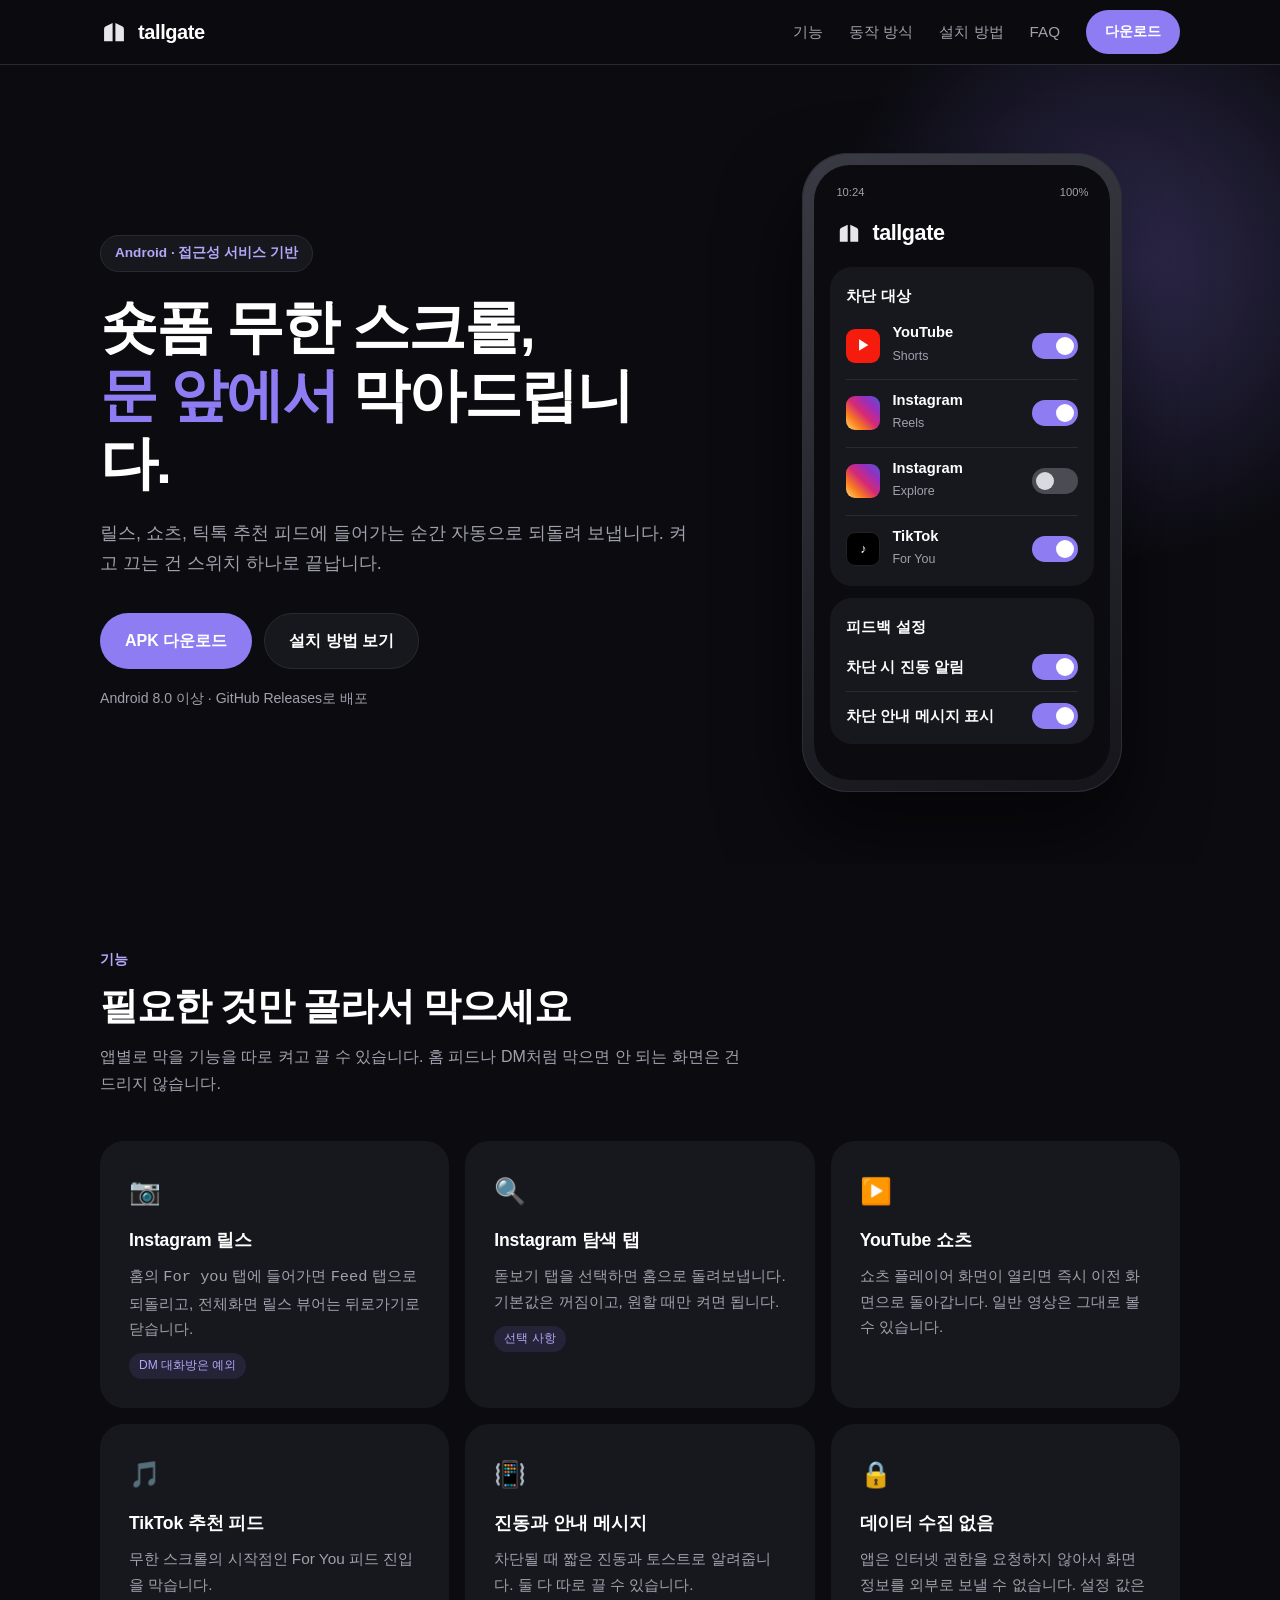
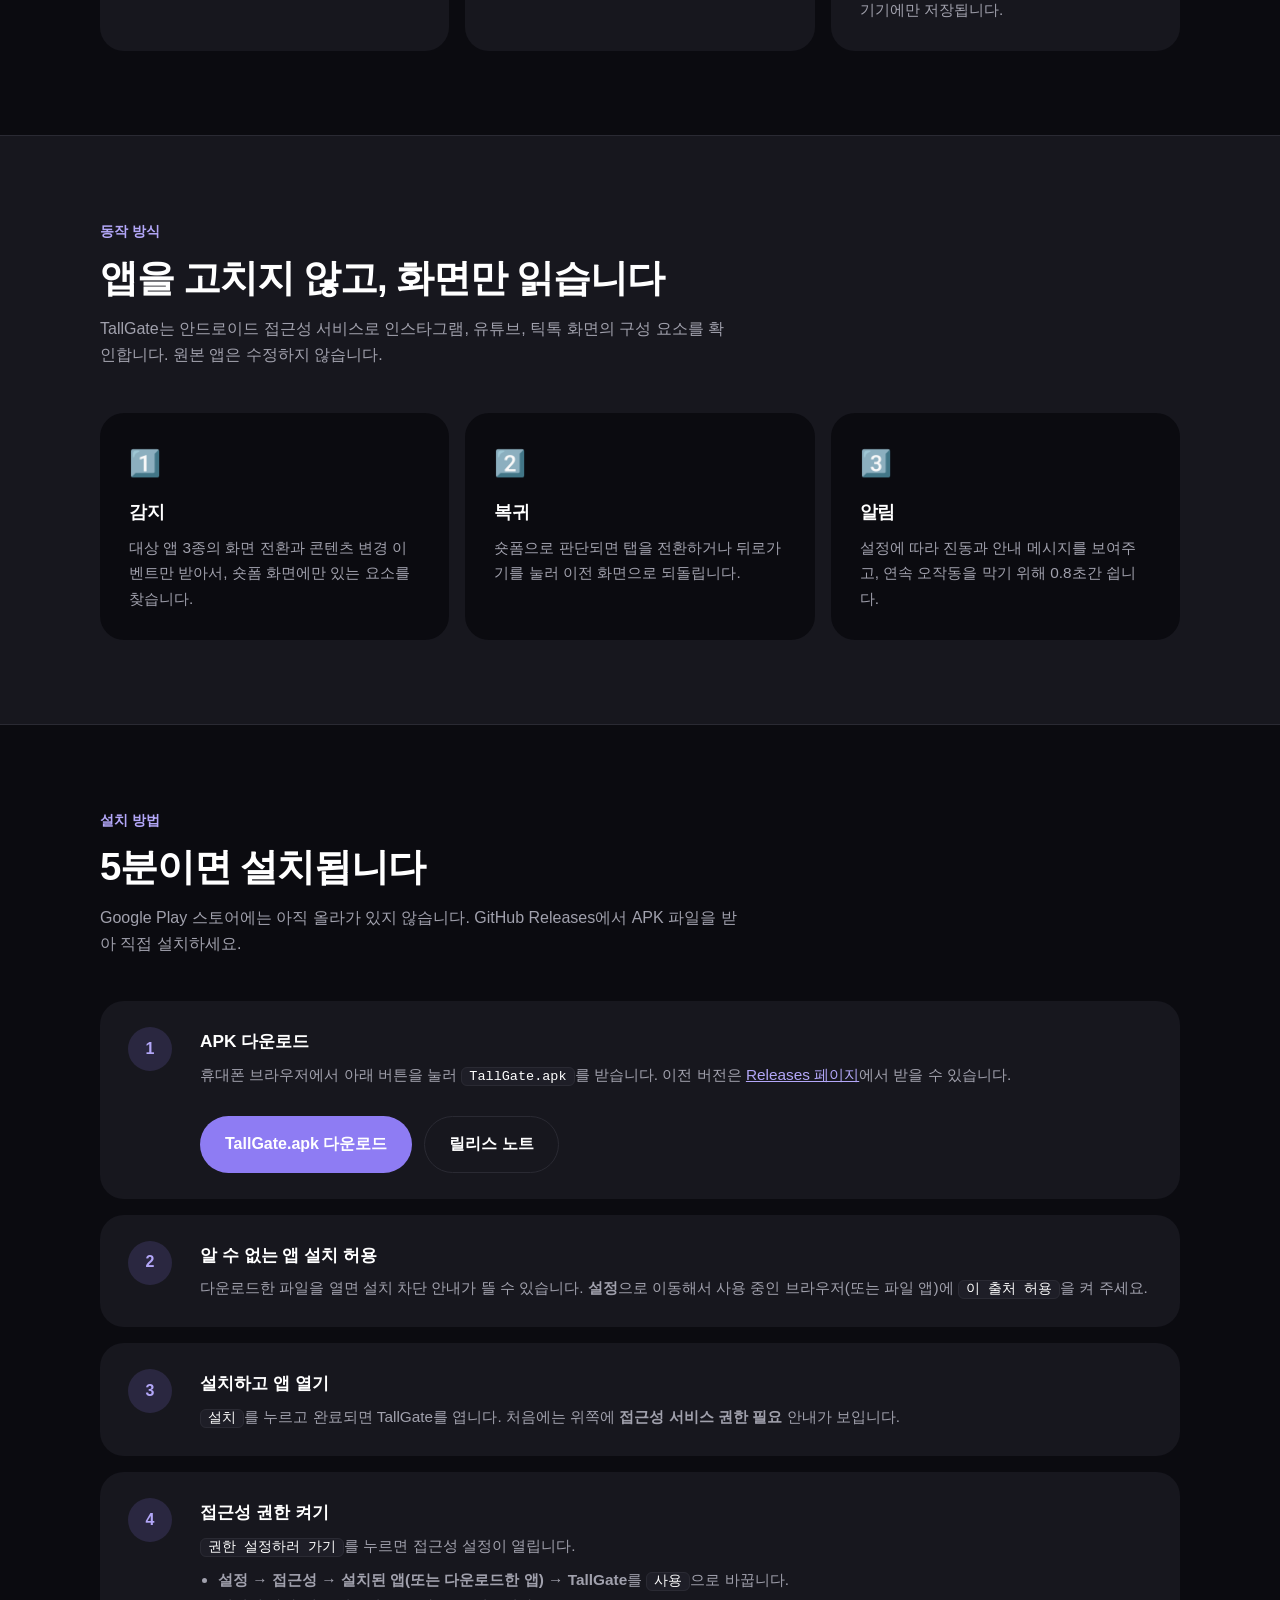
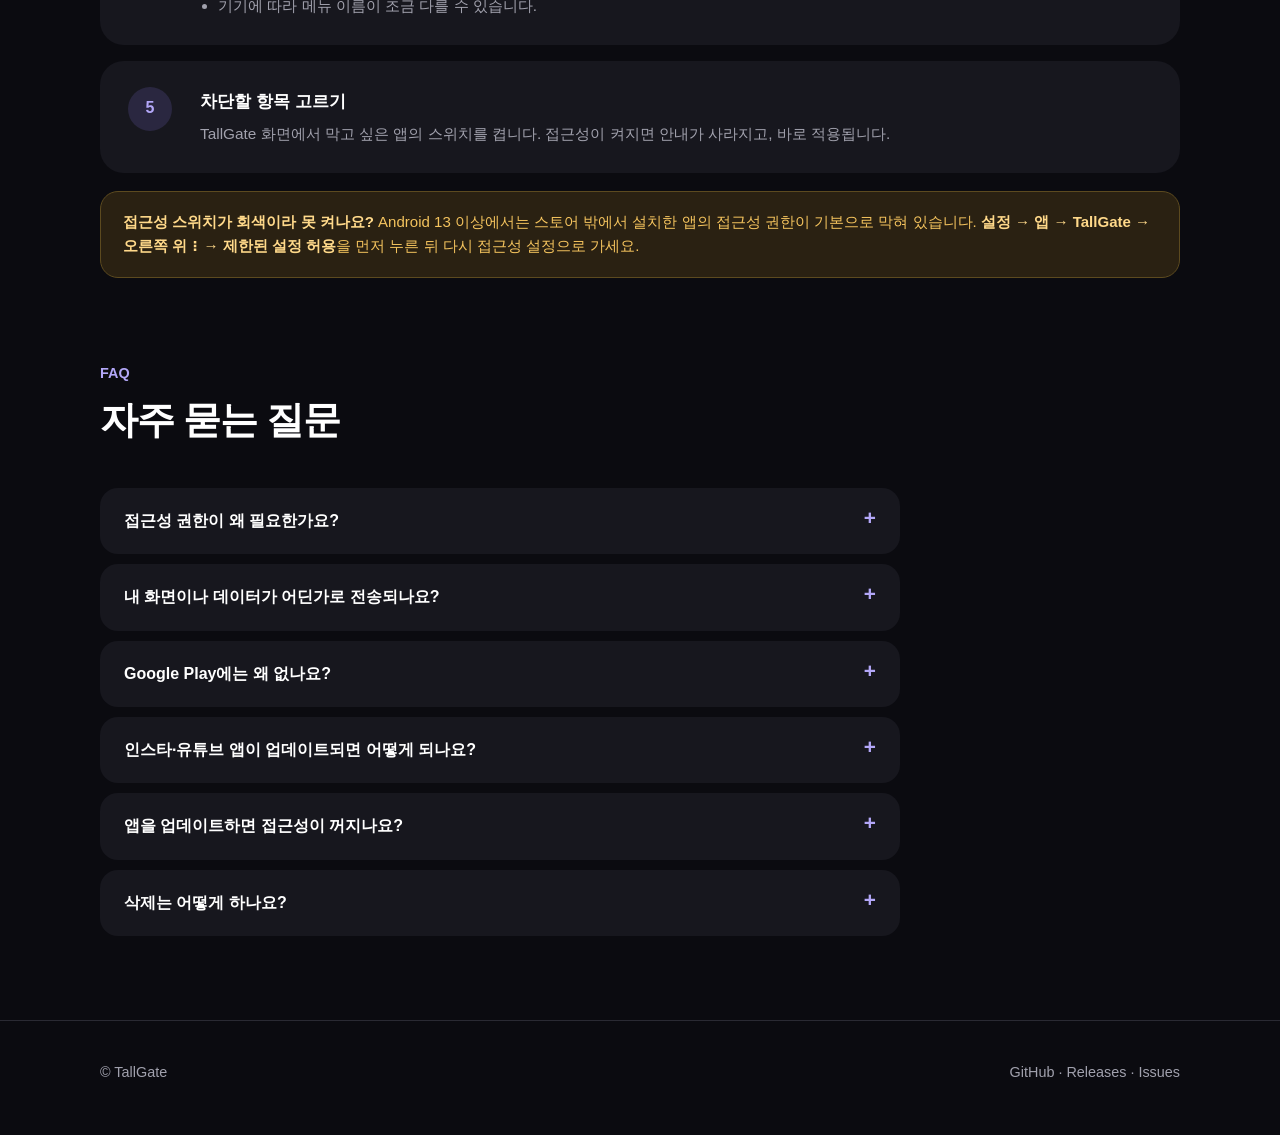
==== docs/index.html @ debf04cd "docs: add GitHub Pages landing site" ====
<!doctype html>
<html lang="ko">
<head>
  <meta charset="utf-8">
  <meta name="viewport" content="width=device-width, initial-scale=1">
  <title>TallGate · 숏폼 무한 스크롤 차단 앱</title>
  <meta name="description" content="TallGate는 인스타그램 릴스, 유튜브 쇼츠, 틱톡 추천 피드를 감지해 자동으로 막아주는 안드로이드 앱입니다. 원본 앱을 수정하지 않고, 데이터를 외부로 보내지 않습니다.">
  <meta name="theme-color" content="#0b0b10">
  <meta property="og:title" content="TallGate · 숏폼 무한 스크롤 차단 앱">
  <meta property="og:description" content="릴스, 쇼츠, 틱톡 추천 피드를 자동으로 차단하는 안드로이드 앱">
  <meta property="og:type" content="website">
  <link rel="icon" href="assets/logo.svg" type="image/svg+xml">
  <link rel="stylesheet" href="style.css">
</head>
<body>

<header class="nav">
  <div class="wrap">
    <a class="brand" href="#top"><img src="assets/logo.svg" alt="">tallgate</a>
    <nav class="nav-links">
      <a href="#features">기능</a>
      <a href="#how">동작 방식</a>
      <a href="#install">설치 방법</a>
      <a href="#faq">FAQ</a>
      <a class="btn btn-primary btn-sm" href="https://github.com/yoonhyunwoo/tallgate/releases/latest/download/TallGate.apk">다운로드</a>
    </nav>
  </div>
</header>

<main id="top">
  <div class="hero">
    <div class="wrap">
      <div>
        <span class="eyebrow">Android · 접근성 서비스 기반</span>
        <h1>숏폼 무한 스크롤,<br><em>문 앞에서</em> 막아드립니다.</h1>
        <p class="lead">릴스, 쇼츠, 틱톡 추천 피드에 들어가는 순간 자동으로 되돌려 보냅니다. 켜고 끄는 건 스위치 하나로 끝납니다.</p>
        <div class="cta">
          <a class="btn btn-primary" href="https://github.com/yoonhyunwoo/tallgate/releases/latest/download/TallGate.apk">APK 다운로드</a>
          <a class="btn btn-ghost" href="#install">설치 방법 보기</a>
        </div>
        <p class="meta">Android 8.0 이상 · GitHub Releases로 배포</p>
      </div>

      <div class="phone" aria-label="TallGate 앱 화면 미리보기">
        <div class="screen">
          <div class="status"><span>10:24</span><span>100%</span></div>
          <div class="app-head"><img src="assets/logo.svg" alt="">tallgate</div>
          <div class="panel">
            <h4>차단 대상</h4>
            <div class="row">
              <div class="ic yt">▶</div>
              <div class="t"><b>YouTube</b><span>Shorts</span></div>
              <button class="sw" role="switch" aria-checked="true" aria-label="YouTube Shorts 차단"></button>
            </div>
            <div class="row">
              <div class="ic ig"></div>
              <div class="t"><b>Instagram</b><span>Reels</span></div>
              <button class="sw" role="switch" aria-checked="true" aria-label="Instagram Reels 차단"></button>
            </div>
            <div class="row">
              <div class="ic ig"></div>
              <div class="t"><b>Instagram</b><span>Explore</span></div>
              <button class="sw" role="switch" aria-checked="false" aria-label="Instagram 탐색 탭 차단"></button>
            </div>
            <div class="row">
              <div class="ic tt">♪</div>
              <div class="t"><b>TikTok</b><span>For You</span></div>
              <button class="sw" role="switch" aria-checked="true" aria-label="TikTok For You 차단"></button>
            </div>
          </div>
          <div class="panel">
            <h4>피드백 설정</h4>
            <div class="row">
              <div class="t"><b>차단 시 진동 알림</b></div>
              <button class="sw" role="switch" aria-checked="true" aria-label="차단 시 진동 알림"></button>
            </div>
            <div class="row">
              <div class="t"><b>차단 안내 메시지 표시</b></div>
              <button class="sw" role="switch" aria-checked="true" aria-label="차단 안내 메시지 표시"></button>
            </div>
          </div>
        </div>
      </div>
    </div>
  </div>

  <section id="features">
    <div class="wrap">
      <div class="sec-head">
        <div class="kicker">기능</div>
        <h2>필요한 것만 골라서 막으세요</h2>
        <p>앱별로 막을 기능을 따로 켜고 끌 수 있습니다. 홈 피드나 DM처럼 막으면 안 되는 화면은 건드리지 않습니다.</p>
      </div>
      <div class="grid">
        <div class="card">
          <div class="ico">📷</div>
          <h3>Instagram 릴스</h3>
          <p>홈의 <code>For you</code> 탭에 들어가면 <code>Feed</code> 탭으로 되돌리고, 전체화면 릴스 뷰어는 뒤로가기로 닫습니다.</p>
          <span class="tag">DM 대화방은 예외</span>
        </div>
        <div class="card">
          <div class="ico">🔍</div>
          <h3>Instagram 탐색 탭</h3>
          <p>돋보기 탭을 선택하면 홈으로 돌려보냅니다. 기본값은 꺼짐이고, 원할 때만 켜면 됩니다.</p>
          <span class="tag">선택 사항</span>
        </div>
        <div class="card">
          <div class="ico">▶️</div>
          <h3>YouTube 쇼츠</h3>
          <p>쇼츠 플레이어 화면이 열리면 즉시 이전 화면으로 돌아갑니다. 일반 영상은 그대로 볼 수 있습니다.</p>
        </div>
        <div class="card">
          <div class="ico">🎵</div>
          <h3>TikTok 추천 피드</h3>
          <p>무한 스크롤의 시작점인 For You 피드 진입을 막습니다.</p>
        </div>
        <div class="card">
          <div class="ico">📳</div>
          <h3>진동과 안내 메시지</h3>
          <p>차단될 때 짧은 진동과 토스트로 알려줍니다. 둘 다 따로 끌 수 있습니다.</p>
        </div>
        <div class="card">
          <div class="ico">🔒</div>
          <h3>데이터 수집 없음</h3>
          <p>앱은 인터넷 권한을 요청하지 않아서 화면 정보를 외부로 보낼 수 없습니다. 설정 값은 기기에만 저장됩니다.</p>
        </div>
      </div>
    </div>
  </section>

  <section id="how" style="background: var(--card); border-block: 1px solid var(--line);">
    <div class="wrap">
      <div class="sec-head">
        <div class="kicker">동작 방식</div>
        <h2>앱을 고치지 않고, 화면만 읽습니다</h2>
        <p>TallGate는 안드로이드 접근성 서비스로 인스타그램, 유튜브, 틱톡 화면의 구성 요소를 확인합니다. 원본 앱은 수정하지 않습니다.</p>
      </div>
      <div class="grid">
        <div class="card" style="background: var(--bg);">
          <div class="ico">1️⃣</div>
          <h3>감지</h3>
          <p>대상 앱 3종의 화면 전환과 콘텐츠 변경 이벤트만 받아서, 숏폼 화면에만 있는 요소를 찾습니다.</p>
        </div>
        <div class="card" style="background: var(--bg);">
          <div class="ico">2️⃣</div>
          <h3>복귀</h3>
          <p>숏폼으로 판단되면 탭을 전환하거나 뒤로가기를 눌러 이전 화면으로 되돌립니다.</p>
        </div>
        <div class="card" style="background: var(--bg);">
          <div class="ico">3️⃣</div>
          <h3>알림</h3>
          <p>설정에 따라 진동과 안내 메시지를 보여주고, 연속 오작동을 막기 위해 0.8초간 쉽니다.</p>
        </div>
      </div>
    </div>
  </section>

  <section id="install">
    <div class="wrap">
      <div class="sec-head">
        <div class="kicker">설치 방법</div>
        <h2>5분이면 설치됩니다</h2>
        <p>Google Play 스토어에는 아직 올라가 있지 않습니다. GitHub Releases에서 APK 파일을 받아 직접 설치하세요.</p>
      </div>

      <div class="steps">
        <div class="step">
          <div>
            <h3>APK 다운로드</h3>
            <p>휴대폰 브라우저에서 아래 버튼을 눌러 <code>TallGate.apk</code>를 받습니다. 이전 버전은 <a href="https://github.com/yoonhyunwoo/tallgate/releases" style="color: var(--accent-2); text-decoration: underline;">Releases 페이지</a>에서 받을 수 있습니다.</p>
            <div class="dl">
              <a class="btn btn-primary" href="https://github.com/yoonhyunwoo/tallgate/releases/latest/download/TallGate.apk">TallGate.apk 다운로드</a>
              <a class="btn btn-ghost" href="https://github.com/yoonhyunwoo/tallgate/releases/latest">릴리스 노트</a>
            </div>
          </div>
        </div>
        <div class="step">
          <div>
            <h3>알 수 없는 앱 설치 허용</h3>
            <p>다운로드한 파일을 열면 설치 차단 안내가 뜰 수 있습니다. <b>설정</b>으로 이동해서 사용 중인 브라우저(또는 파일 앱)에 <code>이 출처 허용</code>을 켜 주세요.</p>
          </div>
        </div>
        <div class="step">
          <div>
            <h3>설치하고 앱 열기</h3>
            <p><code>설치</code>를 누르고 완료되면 TallGate를 엽니다. 처음에는 위쪽에 <b>접근성 서비스 권한 필요</b> 안내가 보입니다.</p>
          </div>
        </div>
        <div class="step">
          <div>
            <h3>접근성 권한 켜기</h3>
            <p><code>권한 설정하러 가기</code>를 누르면 접근성 설정이 열립니다.</p>
            <ul>
              <li><b>설정 → 접근성 → 설치된 앱(또는 다운로드한 앱) → TallGate</b>를 <code>사용</code>으로 바꿉니다.</li>
              <li>기기에 따라 메뉴 이름이 조금 다를 수 있습니다.</li>
            </ul>
          </div>
        </div>
        <div class="step">
          <div>
            <h3>차단할 항목 고르기</h3>
            <p>TallGate 화면에서 막고 싶은 앱의 스위치를 켭니다. 접근성이 켜지면 안내가 사라지고, 바로 적용됩니다.</p>
          </div>
        </div>
      </div>

      <div class="note">
        <b>접근성 스위치가 회색이라 못 켜나요?</b> Android 13 이상에서는 스토어 밖에서 설치한 앱의 접근성 권한이 기본으로 막혀 있습니다.
        <b>설정 → 앱 → TallGate → 오른쪽 위 ⋮ → 제한된 설정 허용</b>을 먼저 누른 뒤 다시 접근성 설정으로 가세요.
      </div>
    </div>
  </section>

  <section id="faq" style="padding-top: 0;">
    <div class="wrap">
      <div class="sec-head">
        <div class="kicker">FAQ</div>
        <h2>자주 묻는 질문</h2>
      </div>
      <div class="faq">
        <details>
          <summary>접근성 권한이 왜 필요한가요?</summary>
          <p>다른 앱 화면에 숏폼 요소가 떠 있는지 읽고, 탭 전환이나 뒤로가기를 대신 눌러야 하기 때문입니다. 이를 위한 권한이 접근성 서비스뿐입니다. TallGate는 대상 앱 3종의 이벤트만 받도록 제한되어 있습니다.</p>
        </details>
        <details>
          <summary>내 화면이나 데이터가 어딘가로 전송되나요?</summary>
          <p>아니요. 앱은 인터넷 권한을 선언하지 않아서 네트워크 통신 자체가 불가능합니다. 저장하는 것은 스위치 설정값뿐이고 기기 안에만 있습니다.</p>
        </details>
        <details>
          <summary>Google Play에는 왜 없나요?</summary>
          <p>다른 앱을 감시·제어하는 접근성 앱은 Google Play의 접근성 API 정책상 별도 고지·동의 절차와 심사가 필요합니다. 현재는 GitHub Releases로만 배포합니다.</p>
        </details>
        <details>
          <summary>인스타·유튜브 앱이 업데이트되면 어떻게 되나요?</summary>
          <p>TallGate는 각 앱 화면의 구조를 기준으로 감지합니다. 앱 업데이트로 화면 구조가 바뀌면 일부 차단이 동작하지 않을 수 있습니다. 그럴 때는 Issues에 앱 버전과 함께 알려주시면 반영합니다.</p>
        </details>
        <details>
          <summary>앱을 업데이트하면 접근성이 꺼지나요?</summary>
          <p>새 APK를 덮어 설치한 뒤 접근성 서비스가 꺼져 있다면 설정에서 다시 켜 주세요. 앱 첫 화면의 안내가 상태를 알려줍니다.</p>
        </details>
        <details>
          <summary>삭제는 어떻게 하나요?</summary>
          <p>먼저 접근성 설정에서 TallGate를 끄고, 일반 앱처럼 삭제하면 됩니다.</p>
        </details>
      </div>
    </div>
  </section>
</main>

<footer>
  <div class="wrap">
    <span>© TallGate</span>
    <span>
      <a href="https://github.com/yoonhyunwoo/tallgate">GitHub</a> ·
      <a href="https://github.com/yoonhyunwoo/tallgate/releases">Releases</a> ·
      <a href="https://github.com/yoonhyunwoo/tallgate/issues">Issues</a>
    </span>
  </div>
</footer>

<script src="app.js"></script>
</body>
</html>
---- docs/style.css ----
:root {
  --bg: #0b0b10;
  --card: #17171e;
  --card-2: #1e1e27;
  --line: #2a2a33;
  --text: #ffffff;
  --muted: #a1a1ad;
  --accent: #8e7cf3;
  --accent-2: #b3a7f8;
  --warn: #f5c45e;
  --radius: 24px;
}
* { box-sizing: border-box; margin: 0; padding: 0; }
html { scroll-behavior: smooth; }
body {
  background: var(--bg);
  color: var(--text);
  font-family: -apple-system, BlinkMacSystemFont, "Pretendard", "Apple SD Gothic Neo", "Noto Sans KR", "Segoe UI", Roboto, sans-serif;
  line-height: 1.65;
  -webkit-font-smoothing: antialiased;
}
a { color: inherit; text-decoration: none; }
.wrap { width: min(1080px, 100% - 40px); margin-inline: auto; }

/* nav */
.nav { position: sticky; top: 0; z-index: 10; backdrop-filter: blur(14px); background: rgba(11, 11, 16, .8); border-bottom: 1px solid var(--line); }
.nav .wrap { display: flex; align-items: center; justify-content: space-between; height: 64px; }
.brand { display: flex; align-items: center; gap: 10px; font-weight: 800; font-size: 1.25rem; letter-spacing: -.02em; }
.brand img { width: 28px; height: 28px; }
.nav-links { display: flex; align-items: center; gap: 26px; color: var(--muted); font-size: .95rem; }
.nav-links a:hover { color: var(--text); }

/* buttons */
.btn { display: inline-flex; align-items: center; justify-content: center; gap: 8px; padding: 14px 24px; border-radius: 999px; font-weight: 700; font-size: 1rem; border: 1px solid transparent; transition: transform .15s, background .15s; }
.btn:hover { transform: translateY(-1px); }
.btn-primary { background: var(--accent); color: #fff; }
.btn-primary:hover { background: #9d8df6; }
.btn-ghost { border-color: var(--line); color: var(--text); background: var(--card); }
.btn-ghost:hover { background: var(--card-2); }
.btn-sm { padding: 9px 18px; font-size: .9rem; }

/* hero */
.hero { padding: 88px 0 72px; position: relative; overflow: hidden; }
.hero::before { content: ""; position: absolute; width: 640px; height: 640px; right: -160px; top: -120px; background: radial-gradient(circle, rgba(142,124,243,.28), transparent 65%); pointer-events: none; }
.hero .wrap { display: grid; grid-template-columns: 1.15fr .85fr; gap: 56px; align-items: center; position: relative; }
.eyebrow { display: inline-block; padding: 6px 14px; border: 1px solid var(--line); border-radius: 999px; color: var(--accent-2); font-size: .85rem; font-weight: 600; background: var(--card); margin-bottom: 22px; }
h1 { font-size: clamp(2.2rem, 5vw, 3.6rem); line-height: 1.18; letter-spacing: -.035em; font-weight: 800; }
h1 em { font-style: normal; color: var(--accent); }
.lead { margin-top: 22px; color: var(--muted); font-size: 1.12rem; max-width: 34em; }
.cta { margin-top: 34px; display: flex; flex-wrap: wrap; gap: 12px; }
.meta { margin-top: 18px; color: var(--muted); font-size: .88rem; }

/* phone mock */
.phone { width: min(320px, 100%); margin-inline: auto; padding: 12px; border-radius: 46px; background: linear-gradient(160deg, #3a3a44, #15151b); box-shadow: 0 40px 80px rgba(0,0,0,.55), 0 0 0 1px #2c2c36 inset; }
.screen { background: var(--bg); border-radius: 36px; padding: 18px 16px 24px; }
.status { display: flex; justify-content: space-between; font-size: .7rem; color: var(--muted); padding: 0 6px 14px; }
.app-head { display: flex; align-items: center; gap: 10px; padding: 0 6px 16px; font-weight: 800; font-size: 1.35rem; letter-spacing: -.02em; }
.app-head img { width: 26px; height: 26px; }
.panel { background: var(--card); border-radius: 22px; padding: 16px 16px 4px; margin-bottom: 12px; }
.panel h4 { font-size: .95rem; margin-bottom: 4px; }
.row { display: flex; align-items: center; gap: 12px; padding: 11px 0; border-top: 1px solid var(--line); }
.row:first-of-type { border-top: 0; }
.row .ic { width: 34px; height: 34px; border-radius: 9px; flex: none; display: grid; place-items: center; font-weight: 800; font-size: .8rem; }
.ic.yt { background: #f61c0d; }
.ic.ig { background: linear-gradient(45deg, #feda75, #fa7e1e 25%, #d62976 50%, #962fbf 75%, #4f5bd5); }
.ic.tt { background: #000; border: 1px solid #222; }
.row .t { flex: 1; min-width: 0; }
.row .t b { display: block; font-size: .92rem; line-height: 1.25; }
.row .t span { color: var(--muted); font-size: .78rem; }
.sw { width: 46px; height: 26px; border-radius: 999px; background: #4b4b53; position: relative; flex: none; cursor: pointer; border: 0; transition: background .2s; }
.sw::after { content: ""; position: absolute; top: 4px; left: 4px; width: 18px; height: 18px; border-radius: 50%; background: #d9d9df; transition: transform .2s, background .2s; }
.sw[aria-checked="true"] { background: var(--accent); }
.sw[aria-checked="true"]::after { transform: translateX(20px); background: #fff; }
.sw:focus-visible { outline: 2px solid var(--accent-2); outline-offset: 3px; }

/* sections */
section { padding: 84px 0; }
.sec-head { max-width: 640px; margin-bottom: 44px; }
.sec-head .kicker { color: var(--accent-2); font-weight: 700; font-size: .9rem; margin-bottom: 10px; }
h2 { font-size: clamp(1.7rem, 3.4vw, 2.4rem); letter-spacing: -.03em; line-height: 1.25; font-weight: 800; }
.sec-head p { margin-top: 14px; color: var(--muted); }

.grid { display: grid; gap: 16px; grid-template-columns: repeat(3, 1fr); }
.card { background: var(--card); border-radius: var(--radius); padding: 28px; border: 1px solid transparent; }
.card:hover { border-color: var(--line); }
.card .ico { font-size: 1.6rem; margin-bottom: 14px; }
.card h3 { font-size: 1.1rem; margin-bottom: 8px; letter-spacing: -.01em; }
.card p { color: var(--muted); font-size: .96rem; }
.card .tag { display: inline-block; margin-top: 12px; font-size: .75rem; color: var(--accent-2); background: rgba(142,124,243,.12); padding: 3px 10px; border-radius: 999px; }

/* steps */
.steps { counter-reset: s; display: grid; gap: 16px; }
.step { display: grid; grid-template-columns: 52px 1fr; gap: 20px; background: var(--card); border-radius: var(--radius); padding: 26px 28px; }
.step::before { counter-increment: s; content: counter(s); width: 44px; height: 44px; border-radius: 50%; background: rgba(142,124,243,.16); color: var(--accent-2); font-weight: 800; display: grid; place-items: center; }
.step h3 { font-size: 1.08rem; margin-bottom: 6px; }
.step p, .step li { color: var(--muted); font-size: .96rem; }
.step ul { margin: 8px 0 0 18px; }
.step code, .faq code { background: var(--card-2); border: 1px solid var(--line); padding: 1px 7px; border-radius: 6px; font-size: .88em; color: var(--text); font-family: ui-monospace, SFMono-Regular, Menlo, monospace; }
.note { margin-top: 18px; border: 1px solid #5c4a1f; background: #2a2112; color: var(--warn); border-radius: 18px; padding: 18px 22px; font-size: .94rem; }
.note b { color: #ffd98a; }
.dl { margin-top: 28px; display: flex; flex-wrap: wrap; gap: 12px; align-items: center; }

/* faq */
.faq { display: grid; gap: 10px; max-width: 800px; }
details { background: var(--card); border-radius: 18px; padding: 0 24px; }
summary { cursor: pointer; padding: 20px 0; font-weight: 700; list-style: none; display: flex; justify-content: space-between; gap: 16px; }
summary::-webkit-details-marker { display: none; }
summary::after { content: "+"; color: var(--accent-2); font-size: 1.3rem; line-height: 1; }
details[open] summary::after { content: "−"; }
details p { color: var(--muted); padding-bottom: 20px; font-size: .96rem; }

footer { border-top: 1px solid var(--line); padding: 40px 0 56px; color: var(--muted); font-size: .9rem; }
footer .wrap { display: flex; flex-wrap: wrap; justify-content: space-between; gap: 16px; }
footer a:hover { color: var(--text); }

@media (max-width: 860px) {
  .hero { padding-top: 56px; }
  .hero .wrap { grid-template-columns: 1fr; }
  .grid { grid-template-columns: 1fr; }
  .nav-links a:not(.btn) { display: none; }
  section { padding: 60px 0; }
}
@media (prefers-reduced-motion: reduce) { * { transition: none !important; scroll-behavior: auto !important; } }
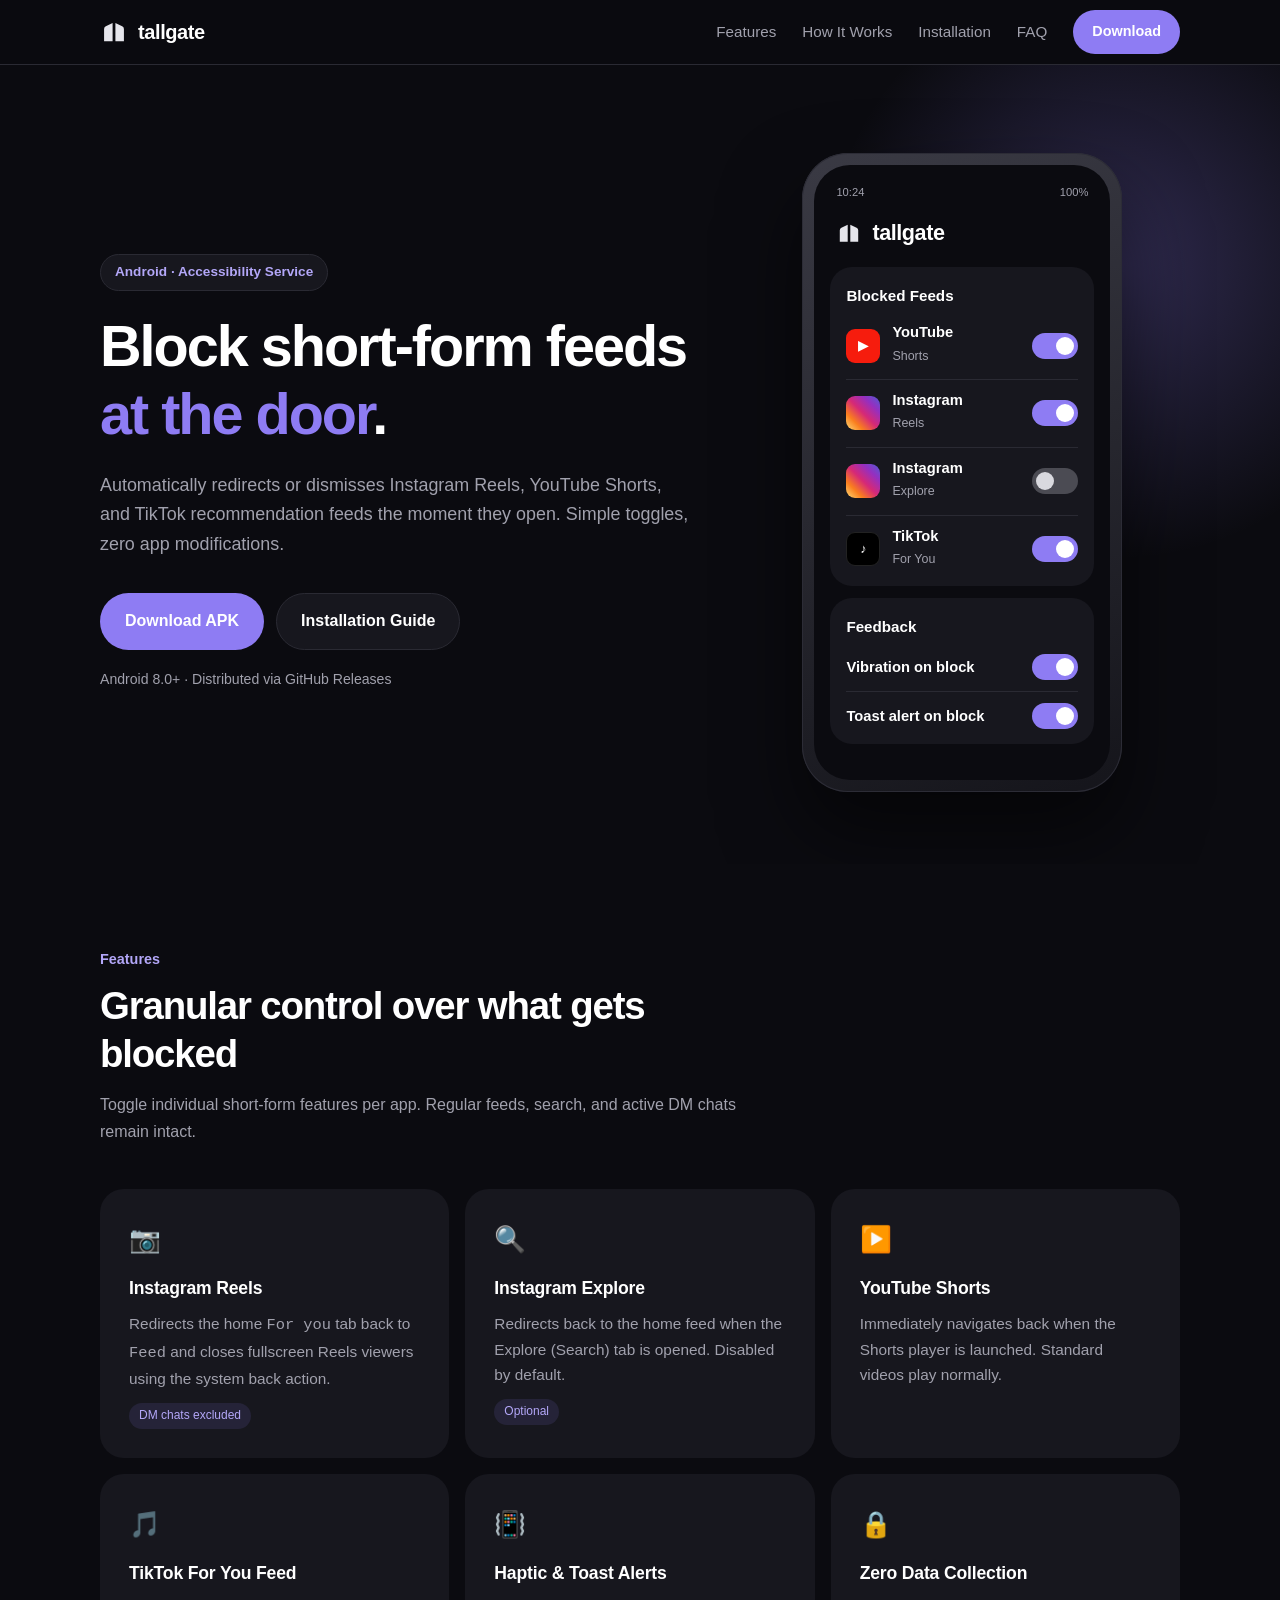
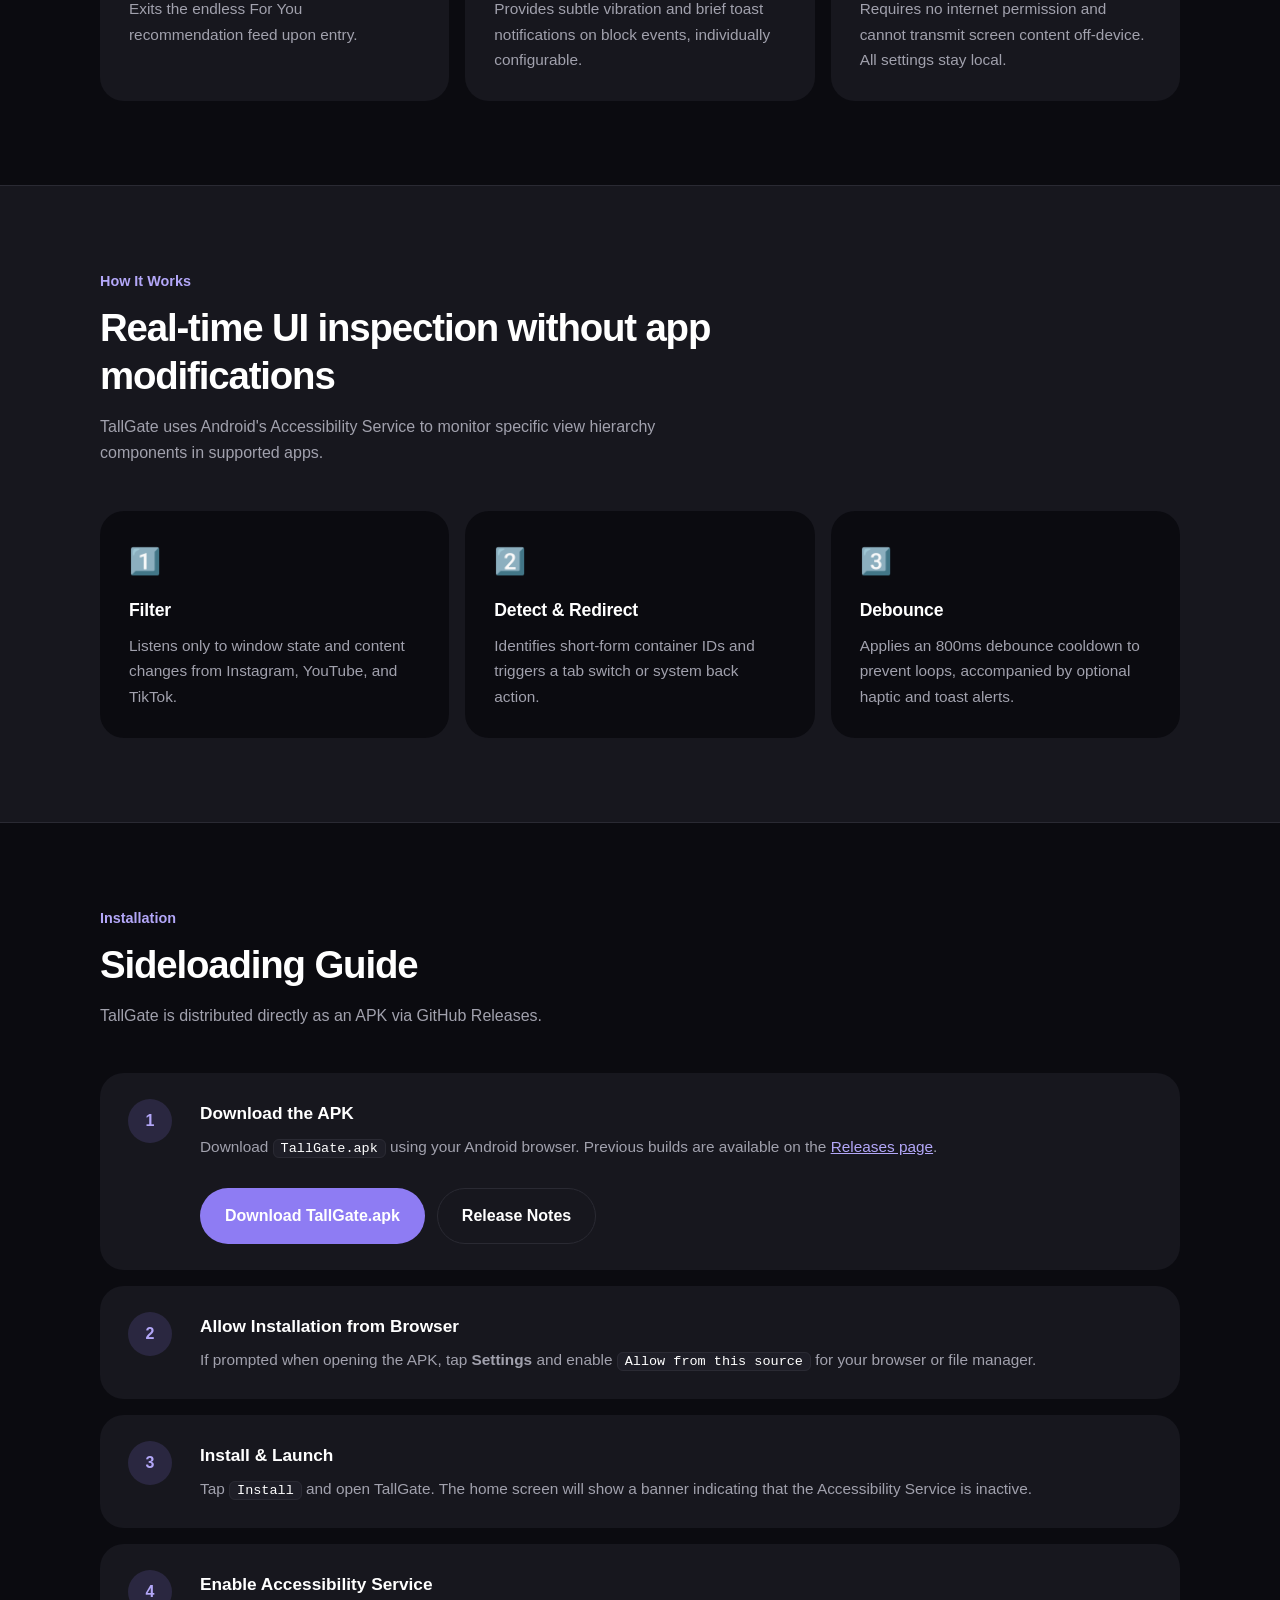
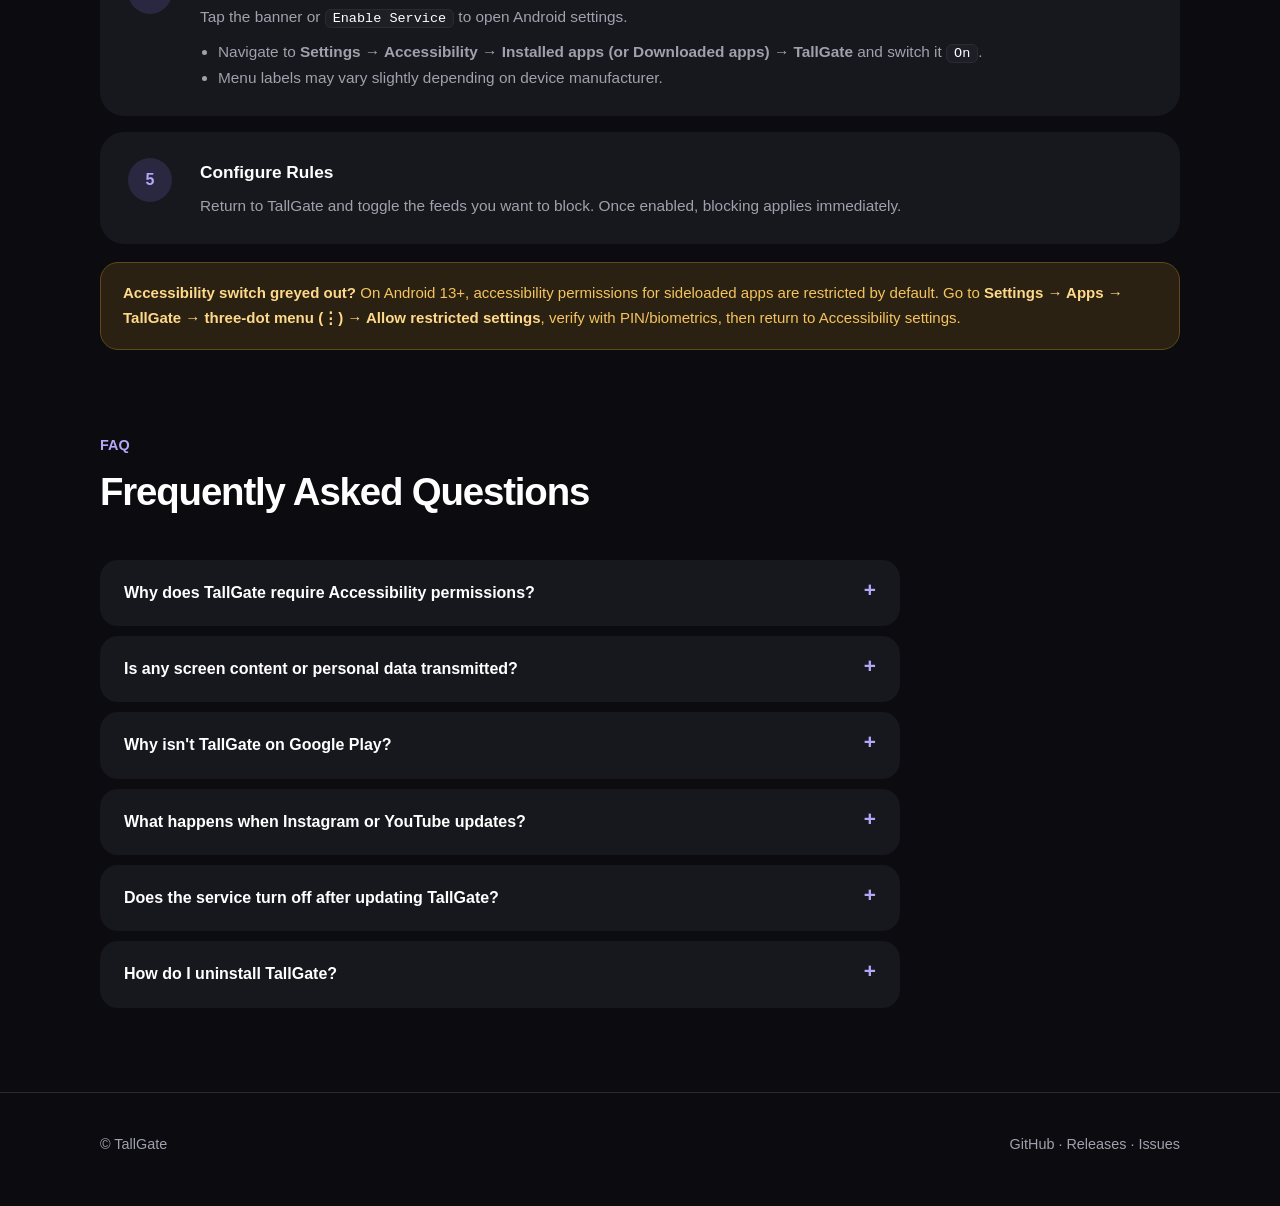
==== commit 1da1e27e: "docs: translate landing page to English" ====
--- a/docs/index.html
+++ b/docs/index.html
@@ -1,13 +1,13 @@
 <!doctype html>
-<html lang="ko">
+<html lang="en">
 <head>
   <meta charset="utf-8">
   <meta name="viewport" content="width=device-width, initial-scale=1">
-  <title>TallGate · 숏폼 무한 스크롤 차단 앱</title>
-  <meta name="description" content="TallGate는 인스타그램 릴스, 유튜브 쇼츠, 틱톡 추천 피드를 감지해 자동으로 막아주는 안드로이드 앱입니다. 원본 앱을 수정하지 않고, 데이터를 외부로 보내지 않습니다.">
+  <title>TallGate · Short-Form Video Blocker for Android</title>
+  <meta name="description" content="TallGate detects and blocks Instagram Reels, YouTube Shorts, and the TikTok recommendation feed using Android's Accessibility Service. No APK tampering, no data collection.">
   <meta name="theme-color" content="#0b0b10">
-  <meta property="og:title" content="TallGate · 숏폼 무한 스크롤 차단 앱">
-  <meta property="og:description" content="릴스, 쇼츠, 틱톡 추천 피드를 자동으로 차단하는 안드로이드 앱">
+  <meta property="og:title" content="TallGate · Short-Form Video Blocker for Android">
+  <meta property="og:description" content="Block Instagram Reels, YouTube Shorts, and TikTok recommendation feeds on Android.">
   <meta property="og:type" content="website">
   <link rel="icon" href="assets/logo.svg" type="image/svg+xml">
   <link rel="stylesheet" href="style.css">
@@ -18,11 +18,11 @@
   <div class="wrap">
     <a class="brand" href="#top"><img src="assets/logo.svg" alt="">tallgate</a>
     <nav class="nav-links">
-      <a href="#features">기능</a>
-      <a href="#how">동작 방식</a>
-      <a href="#install">설치 방법</a>
+      <a href="#features">Features</a>
+      <a href="#how">How It Works</a>
+      <a href="#install">Installation</a>
       <a href="#faq">FAQ</a>
-      <a class="btn btn-primary btn-sm" href="https://github.com/yoonhyunwoo/tallgate/releases/latest/download/TallGate.apk">다운로드</a>
+      <a class="btn btn-primary btn-sm" href="https://github.com/yoonhyunwoo/tallgate/releases/latest/download/TallGate.apk">Download</a>
     </nav>
   </div>
 </header>
@@ -31,52 +31,52 @@
   <div class="hero">
     <div class="wrap">
       <div>
-        <span class="eyebrow">Android · 접근성 서비스 기반</span>
-        <h1>숏폼 무한 스크롤,<br><em>문 앞에서</em> 막아드립니다.</h1>
-        <p class="lead">릴스, 쇼츠, 틱톡 추천 피드에 들어가는 순간 자동으로 되돌려 보냅니다. 켜고 끄는 건 스위치 하나로 끝납니다.</p>
+        <span class="eyebrow">Android · Accessibility Service</span>
+        <h1>Block short-form feeds<br><em>at the door</em>.</h1>
+        <p class="lead">Automatically redirects or dismisses Instagram Reels, YouTube Shorts, and TikTok recommendation feeds the moment they open. Simple toggles, zero app modifications.</p>
         <div class="cta">
-          <a class="btn btn-primary" href="https://github.com/yoonhyunwoo/tallgate/releases/latest/download/TallGate.apk">APK 다운로드</a>
-          <a class="btn btn-ghost" href="#install">설치 방법 보기</a>
-        </div>
-        <p class="meta">Android 8.0 이상 · GitHub Releases로 배포</p>
-      </div>
-
-      <div class="phone" aria-label="TallGate 앱 화면 미리보기">
+          <a class="btn btn-primary" href="https://github.com/yoonhyunwoo/tallgate/releases/latest/download/TallGate.apk">Download APK</a>
+          <a class="btn btn-ghost" href="#install">Installation Guide</a>
+        </div>
+        <p class="meta">Android 8.0+ · Distributed via GitHub Releases</p>
+      </div>
+
+      <div class="phone" aria-label="TallGate app preview">
         <div class="screen">
           <div class="status"><span>10:24</span><span>100%</span></div>
           <div class="app-head"><img src="assets/logo.svg" alt="">tallgate</div>
           <div class="panel">
-            <h4>차단 대상</h4>
+            <h4>Blocked Feeds</h4>
             <div class="row">
               <div class="ic yt">▶</div>
               <div class="t"><b>YouTube</b><span>Shorts</span></div>
-              <button class="sw" role="switch" aria-checked="true" aria-label="YouTube Shorts 차단"></button>
+              <button class="sw" role="switch" aria-checked="true" aria-label="Block YouTube Shorts"></button>
             </div>
             <div class="row">
               <div class="ic ig"></div>
               <div class="t"><b>Instagram</b><span>Reels</span></div>
-              <button class="sw" role="switch" aria-checked="true" aria-label="Instagram Reels 차단"></button>
+              <button class="sw" role="switch" aria-checked="true" aria-label="Block Instagram Reels"></button>
             </div>
             <div class="row">
               <div class="ic ig"></div>
               <div class="t"><b>Instagram</b><span>Explore</span></div>
-              <button class="sw" role="switch" aria-checked="false" aria-label="Instagram 탐색 탭 차단"></button>
+              <button class="sw" role="switch" aria-checked="false" aria-label="Block Instagram Explore"></button>
             </div>
             <div class="row">
               <div class="ic tt">♪</div>
               <div class="t"><b>TikTok</b><span>For You</span></div>
-              <button class="sw" role="switch" aria-checked="true" aria-label="TikTok For You 차단"></button>
+              <button class="sw" role="switch" aria-checked="true" aria-label="Block TikTok For You"></button>
             </div>
           </div>
           <div class="panel">
-            <h4>피드백 설정</h4>
-            <div class="row">
-              <div class="t"><b>차단 시 진동 알림</b></div>
-              <button class="sw" role="switch" aria-checked="true" aria-label="차단 시 진동 알림"></button>
-            </div>
-            <div class="row">
-              <div class="t"><b>차단 안내 메시지 표시</b></div>
-              <button class="sw" role="switch" aria-checked="true" aria-label="차단 안내 메시지 표시"></button>
+            <h4>Feedback</h4>
+            <div class="row">
+              <div class="t"><b>Vibration on block</b></div>
+              <button class="sw" role="switch" aria-checked="true" aria-label="Vibration on block"></button>
+            </div>
+            <div class="row">
+              <div class="t"><b>Toast alert on block</b></div>
+              <button class="sw" role="switch" aria-checked="true" aria-label="Toast alert on block"></button>
             </div>
           </div>
         </div>
@@ -87,42 +87,42 @@
   <section id="features">
     <div class="wrap">
       <div class="sec-head">
-        <div class="kicker">기능</div>
-        <h2>필요한 것만 골라서 막으세요</h2>
-        <p>앱별로 막을 기능을 따로 켜고 끌 수 있습니다. 홈 피드나 DM처럼 막으면 안 되는 화면은 건드리지 않습니다.</p>
+        <div class="kicker">Features</div>
+        <h2>Granular control over what gets blocked</h2>
+        <p>Toggle individual short-form features per app. Regular feeds, search, and active DM chats remain intact.</p>
       </div>
       <div class="grid">
         <div class="card">
           <div class="ico">📷</div>
-          <h3>Instagram 릴스</h3>
-          <p>홈의 <code>For you</code> 탭에 들어가면 <code>Feed</code> 탭으로 되돌리고, 전체화면 릴스 뷰어는 뒤로가기로 닫습니다.</p>
-          <span class="tag">DM 대화방은 예외</span>
+          <h3>Instagram Reels</h3>
+          <p>Redirects the home <code>For you</code> tab back to <code>Feed</code> and closes fullscreen Reels viewers using the system back action.</p>
+          <span class="tag">DM chats excluded</span>
         </div>
         <div class="card">
           <div class="ico">🔍</div>
-          <h3>Instagram 탐색 탭</h3>
-          <p>돋보기 탭을 선택하면 홈으로 돌려보냅니다. 기본값은 꺼짐이고, 원할 때만 켜면 됩니다.</p>
-          <span class="tag">선택 사항</span>
+          <h3>Instagram Explore</h3>
+          <p>Redirects back to the home feed when the Explore (Search) tab is opened. Disabled by default.</p>
+          <span class="tag">Optional</span>
         </div>
         <div class="card">
           <div class="ico">▶️</div>
-          <h3>YouTube 쇼츠</h3>
-          <p>쇼츠 플레이어 화면이 열리면 즉시 이전 화면으로 돌아갑니다. 일반 영상은 그대로 볼 수 있습니다.</p>
+          <h3>YouTube Shorts</h3>
+          <p>Immediately navigates back when the Shorts player is launched. Standard videos play normally.</p>
         </div>
         <div class="card">
           <div class="ico">🎵</div>
-          <h3>TikTok 추천 피드</h3>
-          <p>무한 스크롤의 시작점인 For You 피드 진입을 막습니다.</p>
+          <h3>TikTok For You Feed</h3>
+          <p>Exits the endless For You recommendation feed upon entry.</p>
         </div>
         <div class="card">
           <div class="ico">📳</div>
-          <h3>진동과 안내 메시지</h3>
-          <p>차단될 때 짧은 진동과 토스트로 알려줍니다. 둘 다 따로 끌 수 있습니다.</p>
+          <h3>Haptic & Toast Alerts</h3>
+          <p>Provides subtle vibration and brief toast notifications on block events, individually configurable.</p>
         </div>
         <div class="card">
           <div class="ico">🔒</div>
-          <h3>데이터 수집 없음</h3>
-          <p>앱은 인터넷 권한을 요청하지 않아서 화면 정보를 외부로 보낼 수 없습니다. 설정 값은 기기에만 저장됩니다.</p>
+          <h3>Zero Data Collection</h3>
+          <p>Requires no internet permission and cannot transmit screen content off-device. All settings stay local.</p>
         </div>
       </div>
     </div>
@@ -131,25 +131,25 @@
   <section id="how" style="background: var(--card); border-block: 1px solid var(--line);">
     <div class="wrap">
       <div class="sec-head">
-        <div class="kicker">동작 방식</div>
-        <h2>앱을 고치지 않고, 화면만 읽습니다</h2>
-        <p>TallGate는 안드로이드 접근성 서비스로 인스타그램, 유튜브, 틱톡 화면의 구성 요소를 확인합니다. 원본 앱은 수정하지 않습니다.</p>
+        <div class="kicker">How It Works</div>
+        <h2>Real-time UI inspection without app modifications</h2>
+        <p>TallGate uses Android's Accessibility Service to monitor specific view hierarchy components in supported apps.</p>
       </div>
       <div class="grid">
         <div class="card" style="background: var(--bg);">
           <div class="ico">1️⃣</div>
-          <h3>감지</h3>
-          <p>대상 앱 3종의 화면 전환과 콘텐츠 변경 이벤트만 받아서, 숏폼 화면에만 있는 요소를 찾습니다.</p>
+          <h3>Filter</h3>
+          <p>Listens only to window state and content changes from Instagram, YouTube, and TikTok.</p>
         </div>
         <div class="card" style="background: var(--bg);">
           <div class="ico">2️⃣</div>
-          <h3>복귀</h3>
-          <p>숏폼으로 판단되면 탭을 전환하거나 뒤로가기를 눌러 이전 화면으로 되돌립니다.</p>
+          <h3>Detect & Redirect</h3>
+          <p>Identifies short-form container IDs and triggers a tab switch or system back action.</p>
         </div>
         <div class="card" style="background: var(--bg);">
           <div class="ico">3️⃣</div>
-          <h3>알림</h3>
-          <p>설정에 따라 진동과 안내 메시지를 보여주고, 연속 오작동을 막기 위해 0.8초간 쉽니다.</p>
+          <h3>Debounce</h3>
+          <p>Applies an 800ms debounce cooldown to prevent loops, accompanied by optional haptic and toast alerts.</p>
         </div>
       </div>
     </div>
@@ -158,55 +158,55 @@
   <section id="install">
     <div class="wrap">
       <div class="sec-head">
-        <div class="kicker">설치 방법</div>
-        <h2>5분이면 설치됩니다</h2>
-        <p>Google Play 스토어에는 아직 올라가 있지 않습니다. GitHub Releases에서 APK 파일을 받아 직접 설치하세요.</p>
+        <div class="kicker">Installation</div>
+        <h2>Sideloading Guide</h2>
+        <p>TallGate is distributed directly as an APK via GitHub Releases.</p>
       </div>
 
       <div class="steps">
         <div class="step">
           <div>
-            <h3>APK 다운로드</h3>
-            <p>휴대폰 브라우저에서 아래 버튼을 눌러 <code>TallGate.apk</code>를 받습니다. 이전 버전은 <a href="https://github.com/yoonhyunwoo/tallgate/releases" style="color: var(--accent-2); text-decoration: underline;">Releases 페이지</a>에서 받을 수 있습니다.</p>
+            <h3>Download the APK</h3>
+            <p>Download <code>TallGate.apk</code> using your Android browser. Previous builds are available on the <a href="https://github.com/yoonhyunwoo/tallgate/releases" style="color: var(--accent-2); text-decoration: underline;">Releases page</a>.</p>
             <div class="dl">
-              <a class="btn btn-primary" href="https://github.com/yoonhyunwoo/tallgate/releases/latest/download/TallGate.apk">TallGate.apk 다운로드</a>
-              <a class="btn btn-ghost" href="https://github.com/yoonhyunwoo/tallgate/releases/latest">릴리스 노트</a>
-            </div>
-          </div>
-        </div>
-        <div class="step">
-          <div>
-            <h3>알 수 없는 앱 설치 허용</h3>
-            <p>다운로드한 파일을 열면 설치 차단 안내가 뜰 수 있습니다. <b>설정</b>으로 이동해서 사용 중인 브라우저(또는 파일 앱)에 <code>이 출처 허용</code>을 켜 주세요.</p>
-          </div>
-        </div>
-        <div class="step">
-          <div>
-            <h3>설치하고 앱 열기</h3>
-            <p><code>설치</code>를 누르고 완료되면 TallGate를 엽니다. 처음에는 위쪽에 <b>접근성 서비스 권한 필요</b> 안내가 보입니다.</p>
-          </div>
-        </div>
-        <div class="step">
-          <div>
-            <h3>접근성 권한 켜기</h3>
-            <p><code>권한 설정하러 가기</code>를 누르면 접근성 설정이 열립니다.</p>
+              <a class="btn btn-primary" href="https://github.com/yoonhyunwoo/tallgate/releases/latest/download/TallGate.apk">Download TallGate.apk</a>
+              <a class="btn btn-ghost" href="https://github.com/yoonhyunwoo/tallgate/releases/latest">Release Notes</a>
+            </div>
+          </div>
+        </div>
+        <div class="step">
+          <div>
+            <h3>Allow Installation from Browser</h3>
+            <p>If prompted when opening the APK, tap <b>Settings</b> and enable <code>Allow from this source</code> for your browser or file manager.</p>
+          </div>
+        </div>
+        <div class="step">
+          <div>
+            <h3>Install & Launch</h3>
+            <p>Tap <code>Install</code> and open TallGate. The home screen will show a banner indicating that the Accessibility Service is inactive.</p>
+          </div>
+        </div>
+        <div class="step">
+          <div>
+            <h3>Enable Accessibility Service</h3>
+            <p>Tap the banner or <code>Enable Service</code> to open Android settings.</p>
             <ul>
-              <li><b>설정 → 접근성 → 설치된 앱(또는 다운로드한 앱) → TallGate</b>를 <code>사용</code>으로 바꿉니다.</li>
-              <li>기기에 따라 메뉴 이름이 조금 다를 수 있습니다.</li>
+              <li>Navigate to <b>Settings → Accessibility → Installed apps (or Downloaded apps) → TallGate</b> and switch it <code>On</code>.</li>
+              <li>Menu labels may vary slightly depending on device manufacturer.</li>
             </ul>
           </div>
         </div>
         <div class="step">
           <div>
-            <h3>차단할 항목 고르기</h3>
-            <p>TallGate 화면에서 막고 싶은 앱의 스위치를 켭니다. 접근성이 켜지면 안내가 사라지고, 바로 적용됩니다.</p>
+            <h3>Configure Rules</h3>
+            <p>Return to TallGate and toggle the feeds you want to block. Once enabled, blocking applies immediately.</p>
           </div>
         </div>
       </div>
 
       <div class="note">
-        <b>접근성 스위치가 회색이라 못 켜나요?</b> Android 13 이상에서는 스토어 밖에서 설치한 앱의 접근성 권한이 기본으로 막혀 있습니다.
-        <b>설정 → 앱 → TallGate → 오른쪽 위 ⋮ → 제한된 설정 허용</b>을 먼저 누른 뒤 다시 접근성 설정으로 가세요.
+        <b>Accessibility switch greyed out?</b> On Android 13+, accessibility permissions for sideloaded apps are restricted by default.
+        Go to <b>Settings → Apps → TallGate → three-dot menu (⋮) → Allow restricted settings</b>, verify with PIN/biometrics, then return to Accessibility settings.
       </div>
     </div>
   </section>
@@ -215,32 +215,32 @@
     <div class="wrap">
       <div class="sec-head">
         <div class="kicker">FAQ</div>
-        <h2>자주 묻는 질문</h2>
+        <h2>Frequently Asked Questions</h2>
       </div>
       <div class="faq">
         <details>
-          <summary>접근성 권한이 왜 필요한가요?</summary>
-          <p>다른 앱 화면에 숏폼 요소가 떠 있는지 읽고, 탭 전환이나 뒤로가기를 대신 눌러야 하기 때문입니다. 이를 위한 권한이 접근성 서비스뿐입니다. TallGate는 대상 앱 3종의 이벤트만 받도록 제한되어 있습니다.</p>
-        </details>
-        <details>
-          <summary>내 화면이나 데이터가 어딘가로 전송되나요?</summary>
-          <p>아니요. 앱은 인터넷 권한을 선언하지 않아서 네트워크 통신 자체가 불가능합니다. 저장하는 것은 스위치 설정값뿐이고 기기 안에만 있습니다.</p>
-        </details>
-        <details>
-          <summary>Google Play에는 왜 없나요?</summary>
-          <p>다른 앱을 감시·제어하는 접근성 앱은 Google Play의 접근성 API 정책상 별도 고지·동의 절차와 심사가 필요합니다. 현재는 GitHub Releases로만 배포합니다.</p>
-        </details>
-        <details>
-          <summary>인스타·유튜브 앱이 업데이트되면 어떻게 되나요?</summary>
-          <p>TallGate는 각 앱 화면의 구조를 기준으로 감지합니다. 앱 업데이트로 화면 구조가 바뀌면 일부 차단이 동작하지 않을 수 있습니다. 그럴 때는 Issues에 앱 버전과 함께 알려주시면 반영합니다.</p>
-        </details>
-        <details>
-          <summary>앱을 업데이트하면 접근성이 꺼지나요?</summary>
-          <p>새 APK를 덮어 설치한 뒤 접근성 서비스가 꺼져 있다면 설정에서 다시 켜 주세요. 앱 첫 화면의 안내가 상태를 알려줍니다.</p>
-        </details>
-        <details>
-          <summary>삭제는 어떻게 하나요?</summary>
-          <p>먼저 접근성 설정에서 TallGate를 끄고, 일반 앱처럼 삭제하면 됩니다.</p>
+          <summary>Why does TallGate require Accessibility permissions?</summary>
+          <p>TallGate needs to inspect active view hierarchies to detect short-form containers and perform tab switches or back navigations. Android's Accessibility Service is the only official API capable of cross-app view inspection without root or app tampering. Events are strictly scoped to the three supported apps.</p>
+        </details>
+        <details>
+          <summary>Is any screen content or personal data transmitted?</summary>
+          <p>No. TallGate does not declare the INTERNET permission, making network communication impossible. Only your toggle settings are saved, entirely on-device.</p>
+        </details>
+        <details>
+          <summary>Why isn't TallGate on Google Play?</summary>
+          <p>Google Play policies heavily restrict Accessibility Service usage to assistive tools for people with disabilities. Because TallGate automates cross-app navigation, it is distributed independently via GitHub Releases.</p>
+        </details>
+        <details>
+          <summary>What happens when Instagram or YouTube updates?</summary>
+          <p>TallGate relies on specific UI view IDs and component names. If an app update modifies these internal IDs, blocking may temporarily fail until updated. If you notice a broken screen, please file an issue on GitHub with your app version.</p>
+        </details>
+        <details>
+          <summary>Does the service turn off after updating TallGate?</summary>
+          <p>If Android turns off the Accessibility Service after updating the APK, re-enable it in Accessibility settings. The in-app banner reflects current service status.</p>
+        </details>
+        <details>
+          <summary>How do I uninstall TallGate?</summary>
+          <p>Disable TallGate in Accessibility settings first, then uninstall it like any standard Android app.</p>
         </details>
       </div>
     </div>
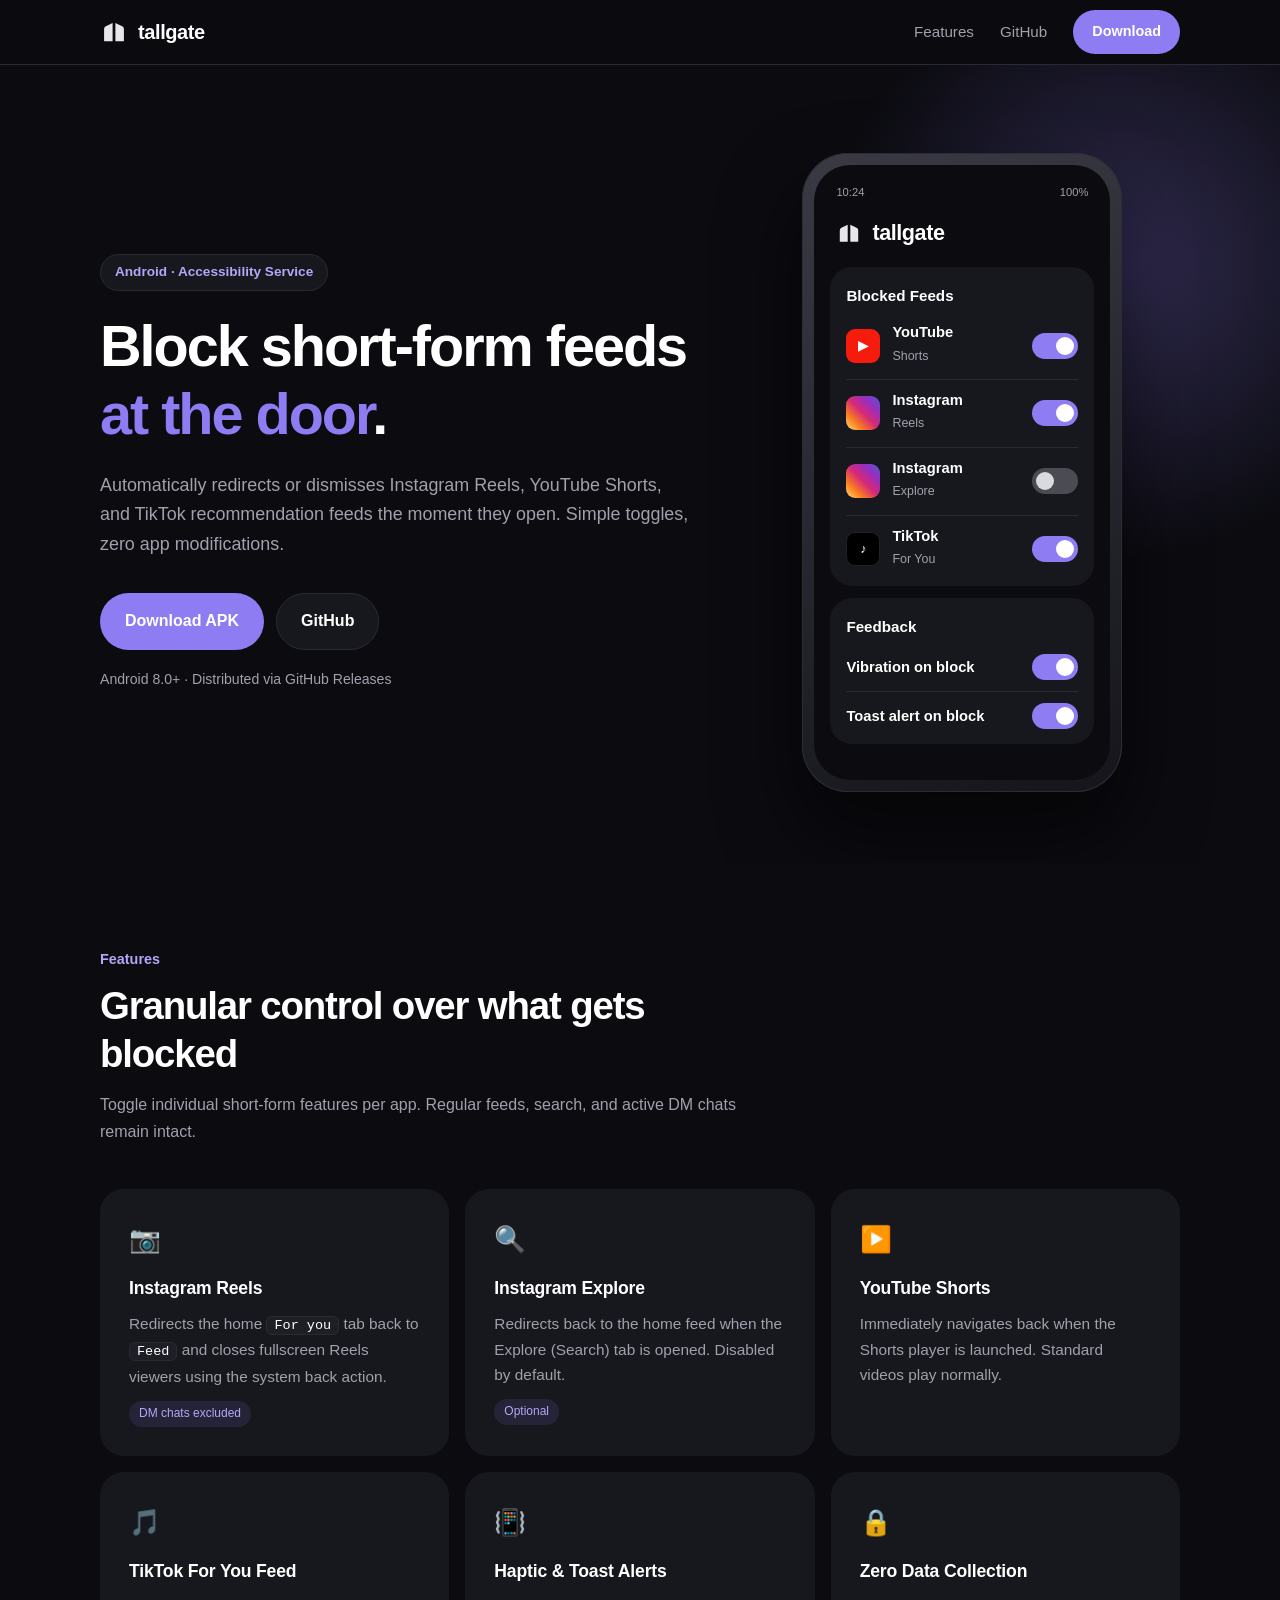
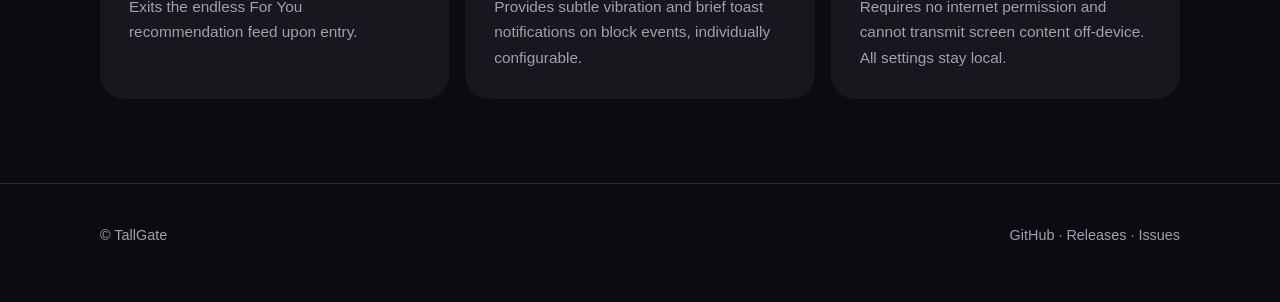
==== commit 70c1ce7a: "docs: simplify landing page and translate to English" ====
--- a/docs/index.html
+++ b/docs/index.html
@@ -19,9 +19,7 @@
     <a class="brand" href="#top"><img src="assets/logo.svg" alt="">tallgate</a>
     <nav class="nav-links">
       <a href="#features">Features</a>
-      <a href="#how">How It Works</a>
-      <a href="#install">Installation</a>
-      <a href="#faq">FAQ</a>
+      <a href="https://github.com/yoonhyunwoo/tallgate">GitHub</a>
       <a class="btn btn-primary btn-sm" href="https://github.com/yoonhyunwoo/tallgate/releases/latest/download/TallGate.apk">Download</a>
     </nav>
   </div>
@@ -36,7 +34,7 @@
         <p class="lead">Automatically redirects or dismisses Instagram Reels, YouTube Shorts, and TikTok recommendation feeds the moment they open. Simple toggles, zero app modifications.</p>
         <div class="cta">
           <a class="btn btn-primary" href="https://github.com/yoonhyunwoo/tallgate/releases/latest/download/TallGate.apk">Download APK</a>
-          <a class="btn btn-ghost" href="#install">Installation Guide</a>
+          <a class="btn btn-ghost" href="https://github.com/yoonhyunwoo/tallgate">GitHub</a>
         </div>
         <p class="meta">Android 8.0+ · Distributed via GitHub Releases</p>
       </div>
@@ -127,124 +125,6 @@
       </div>
     </div>
   </section>
-
-  <section id="how" style="background: var(--card); border-block: 1px solid var(--line);">
-    <div class="wrap">
-      <div class="sec-head">
-        <div class="kicker">How It Works</div>
-        <h2>Real-time UI inspection without app modifications</h2>
-        <p>TallGate uses Android's Accessibility Service to monitor specific view hierarchy components in supported apps.</p>
-      </div>
-      <div class="grid">
-        <div class="card" style="background: var(--bg);">
-          <div class="ico">1️⃣</div>
-          <h3>Filter</h3>
-          <p>Listens only to window state and content changes from Instagram, YouTube, and TikTok.</p>
-        </div>
-        <div class="card" style="background: var(--bg);">
-          <div class="ico">2️⃣</div>
-          <h3>Detect & Redirect</h3>
-          <p>Identifies short-form container IDs and triggers a tab switch or system back action.</p>
-        </div>
-        <div class="card" style="background: var(--bg);">
-          <div class="ico">3️⃣</div>
-          <h3>Debounce</h3>
-          <p>Applies an 800ms debounce cooldown to prevent loops, accompanied by optional haptic and toast alerts.</p>
-        </div>
-      </div>
-    </div>
-  </section>
-
-  <section id="install">
-    <div class="wrap">
-      <div class="sec-head">
-        <div class="kicker">Installation</div>
-        <h2>Sideloading Guide</h2>
-        <p>TallGate is distributed directly as an APK via GitHub Releases.</p>
-      </div>
-
-      <div class="steps">
-        <div class="step">
-          <div>
-            <h3>Download the APK</h3>
-            <p>Download <code>TallGate.apk</code> using your Android browser. Previous builds are available on the <a href="https://github.com/yoonhyunwoo/tallgate/releases" style="color: var(--accent-2); text-decoration: underline;">Releases page</a>.</p>
-            <div class="dl">
-              <a class="btn btn-primary" href="https://github.com/yoonhyunwoo/tallgate/releases/latest/download/TallGate.apk">Download TallGate.apk</a>
-              <a class="btn btn-ghost" href="https://github.com/yoonhyunwoo/tallgate/releases/latest">Release Notes</a>
-            </div>
-          </div>
-        </div>
-        <div class="step">
-          <div>
-            <h3>Allow Installation from Browser</h3>
-            <p>If prompted when opening the APK, tap <b>Settings</b> and enable <code>Allow from this source</code> for your browser or file manager.</p>
-          </div>
-        </div>
-        <div class="step">
-          <div>
-            <h3>Install & Launch</h3>
-            <p>Tap <code>Install</code> and open TallGate. The home screen will show a banner indicating that the Accessibility Service is inactive.</p>
-          </div>
-        </div>
-        <div class="step">
-          <div>
-            <h3>Enable Accessibility Service</h3>
-            <p>Tap the banner or <code>Enable Service</code> to open Android settings.</p>
-            <ul>
-              <li>Navigate to <b>Settings → Accessibility → Installed apps (or Downloaded apps) → TallGate</b> and switch it <code>On</code>.</li>
-              <li>Menu labels may vary slightly depending on device manufacturer.</li>
-            </ul>
-          </div>
-        </div>
-        <div class="step">
-          <div>
-            <h3>Configure Rules</h3>
-            <p>Return to TallGate and toggle the feeds you want to block. Once enabled, blocking applies immediately.</p>
-          </div>
-        </div>
-      </div>
-
-      <div class="note">
-        <b>Accessibility switch greyed out?</b> On Android 13+, accessibility permissions for sideloaded apps are restricted by default.
-        Go to <b>Settings → Apps → TallGate → three-dot menu (⋮) → Allow restricted settings</b>, verify with PIN/biometrics, then return to Accessibility settings.
-      </div>
-    </div>
-  </section>
-
-  <section id="faq" style="padding-top: 0;">
-    <div class="wrap">
-      <div class="sec-head">
-        <div class="kicker">FAQ</div>
-        <h2>Frequently Asked Questions</h2>
-      </div>
-      <div class="faq">
-        <details>
-          <summary>Why does TallGate require Accessibility permissions?</summary>
-          <p>TallGate needs to inspect active view hierarchies to detect short-form containers and perform tab switches or back navigations. Android's Accessibility Service is the only official API capable of cross-app view inspection without root or app tampering. Events are strictly scoped to the three supported apps.</p>
-        </details>
-        <details>
-          <summary>Is any screen content or personal data transmitted?</summary>
-          <p>No. TallGate does not declare the INTERNET permission, making network communication impossible. Only your toggle settings are saved, entirely on-device.</p>
-        </details>
-        <details>
-          <summary>Why isn't TallGate on Google Play?</summary>
-          <p>Google Play policies heavily restrict Accessibility Service usage to assistive tools for people with disabilities. Because TallGate automates cross-app navigation, it is distributed independently via GitHub Releases.</p>
-        </details>
-        <details>
-          <summary>What happens when Instagram or YouTube updates?</summary>
-          <p>TallGate relies on specific UI view IDs and component names. If an app update modifies these internal IDs, blocking may temporarily fail until updated. If you notice a broken screen, please file an issue on GitHub with your app version.</p>
-        </details>
-        <details>
-          <summary>Does the service turn off after updating TallGate?</summary>
-          <p>If Android turns off the Accessibility Service after updating the APK, re-enable it in Accessibility settings. The in-app banner reflects current service status.</p>
-        </details>
-        <details>
-          <summary>How do I uninstall TallGate?</summary>
-          <p>Disable TallGate in Accessibility settings first, then uninstall it like any standard Android app.</p>
-        </details>
-      </div>
-    </div>
-  </section>
 </main>
 
 <footer>
--- a/docs/style.css
+++ b/docs/style.css
@@ -88,26 +88,7 @@
 .card p { color: var(--muted); font-size: .96rem; }
 .card .tag { display: inline-block; margin-top: 12px; font-size: .75rem; color: var(--accent-2); background: rgba(142,124,243,.12); padding: 3px 10px; border-radius: 999px; }
 
-/* steps */
-.steps { counter-reset: s; display: grid; gap: 16px; }
-.step { display: grid; grid-template-columns: 52px 1fr; gap: 20px; background: var(--card); border-radius: var(--radius); padding: 26px 28px; }
-.step::before { counter-increment: s; content: counter(s); width: 44px; height: 44px; border-radius: 50%; background: rgba(142,124,243,.16); color: var(--accent-2); font-weight: 800; display: grid; place-items: center; }
-.step h3 { font-size: 1.08rem; margin-bottom: 6px; }
-.step p, .step li { color: var(--muted); font-size: .96rem; }
-.step ul { margin: 8px 0 0 18px; }
-.step code, .faq code { background: var(--card-2); border: 1px solid var(--line); padding: 1px 7px; border-radius: 6px; font-size: .88em; color: var(--text); font-family: ui-monospace, SFMono-Regular, Menlo, monospace; }
-.note { margin-top: 18px; border: 1px solid #5c4a1f; background: #2a2112; color: var(--warn); border-radius: 18px; padding: 18px 22px; font-size: .94rem; }
-.note b { color: #ffd98a; }
-.dl { margin-top: 28px; display: flex; flex-wrap: wrap; gap: 12px; align-items: center; }
-
-/* faq */
-.faq { display: grid; gap: 10px; max-width: 800px; }
-details { background: var(--card); border-radius: 18px; padding: 0 24px; }
-summary { cursor: pointer; padding: 20px 0; font-weight: 700; list-style: none; display: flex; justify-content: space-between; gap: 16px; }
-summary::-webkit-details-marker { display: none; }
-summary::after { content: "+"; color: var(--accent-2); font-size: 1.3rem; line-height: 1; }
-details[open] summary::after { content: "−"; }
-details p { color: var(--muted); padding-bottom: 20px; font-size: .96rem; }
+code { background: var(--card-2); border: 1px solid var(--line); padding: 1px 7px; border-radius: 6px; font-size: .88em; color: var(--text); font-family: ui-monospace, SFMono-Regular, Menlo, monospace; }
 
 footer { border-top: 1px solid var(--line); padding: 40px 0 56px; color: var(--muted); font-size: .9rem; }
 footer .wrap { display: flex; flex-wrap: wrap; justify-content: space-between; gap: 16px; }
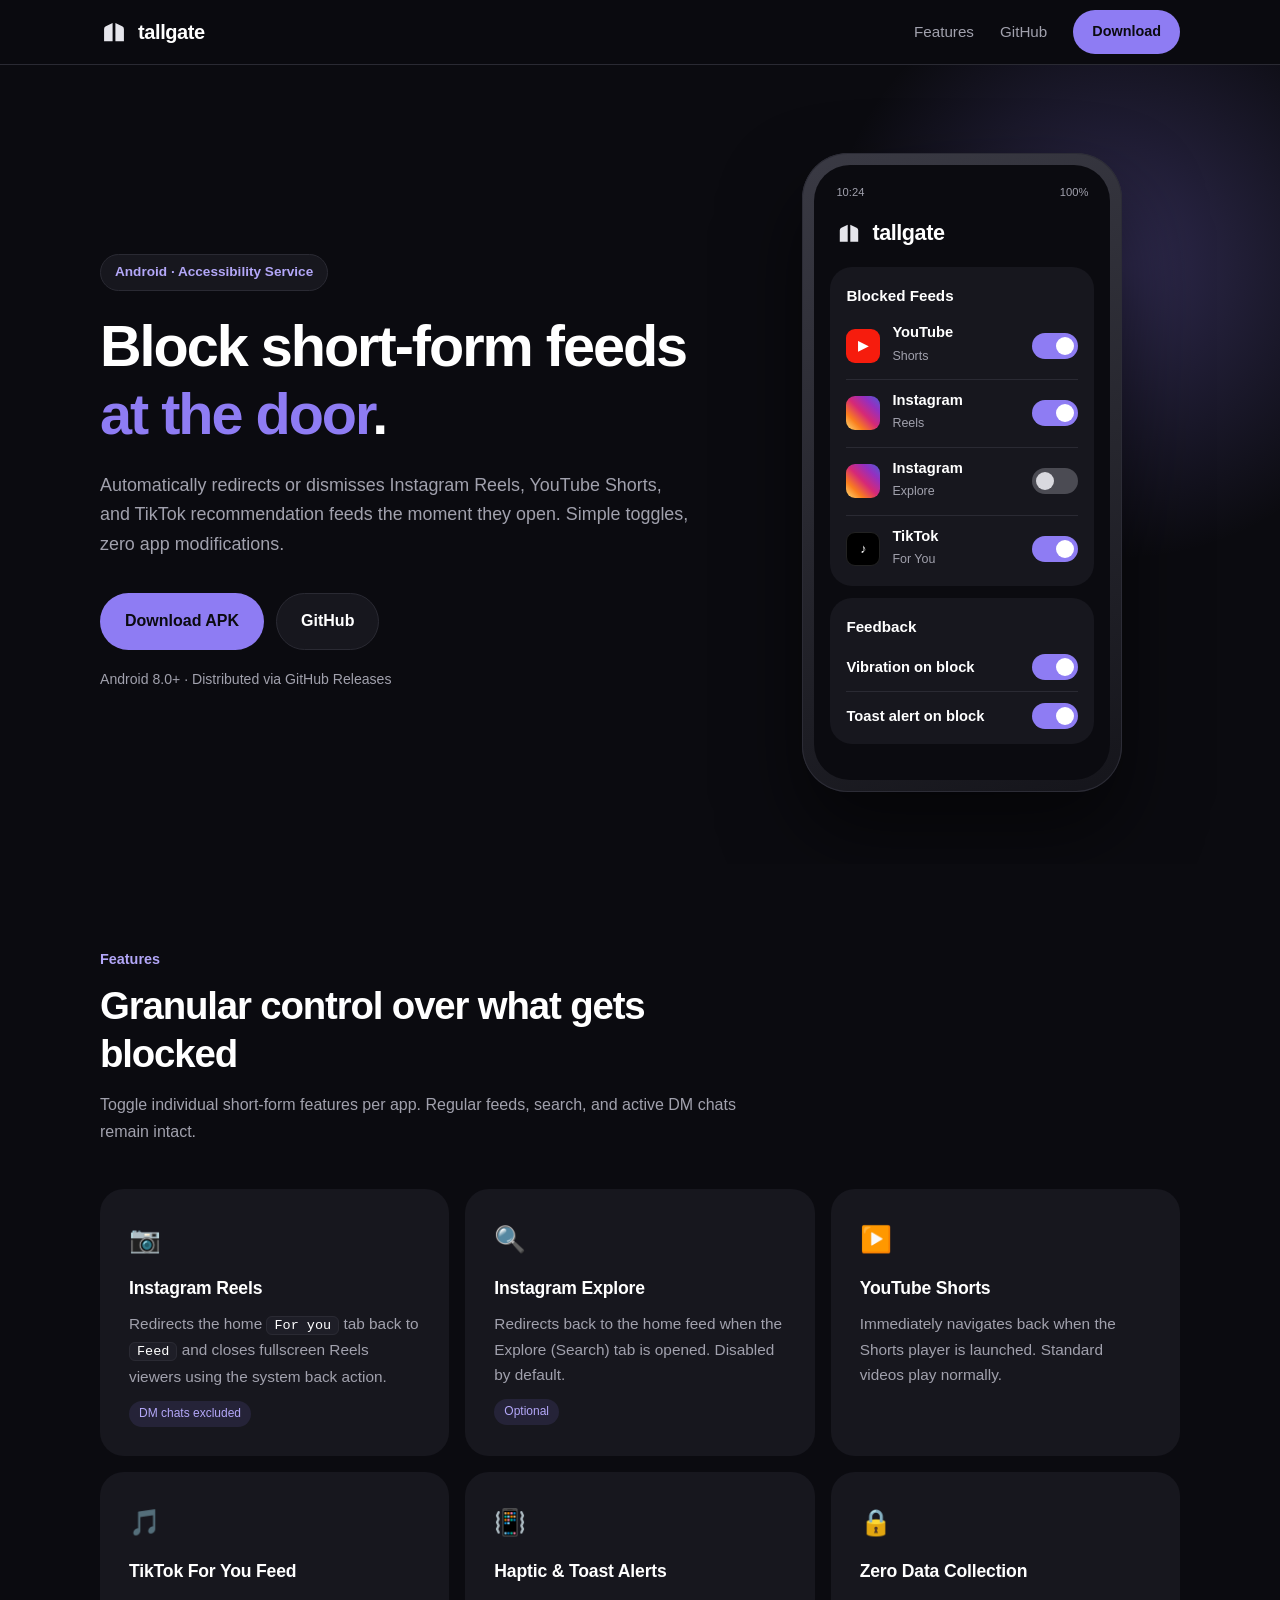
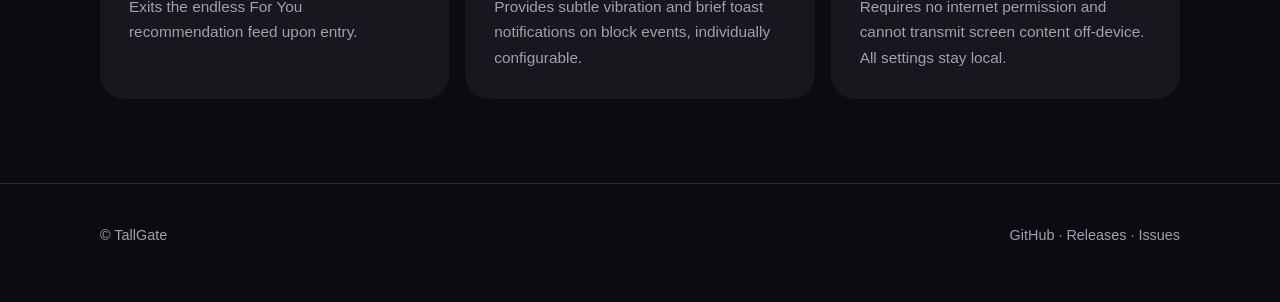
==== commit 390db852: "feat: scan throttle, button contrast, TalkBack headings and row toggles, restricted-settings hint" ====
--- a/docs/index.html
+++ b/docs/index.html
@@ -9,7 +9,10 @@
   <meta property="og:title" content="TallGate · Short-Form Video Blocker for Android">
   <meta property="og:description" content="Block Instagram Reels, YouTube Shorts, and TikTok recommendation feeds on Android.">
   <meta property="og:type" content="website">
-  <link rel="icon" href="assets/logo.svg" type="image/svg+xml">
+  <meta property="og:image" content="https://yoonhyunwoo.github.io/tallgate/assets/icon-512.png">
+  <link rel="icon" href="assets/favicon-32.png" type="image/png" sizes="32x32">
+  <link rel="icon" href="assets/favicon-192.png" type="image/png" sizes="192x192">
+  <link rel="apple-touch-icon" href="assets/apple-touch-icon.png">
   <link rel="stylesheet" href="style.css">
 </head>
 <body>
@@ -39,29 +42,29 @@
         <p class="meta">Android 8.0+ · Distributed via GitHub Releases</p>
       </div>
 
-      <div class="phone" aria-label="TallGate app preview">
+      <div class="phone" role="group" aria-label="TallGate app preview">
         <div class="screen">
           <div class="status"><span>10:24</span><span>100%</span></div>
           <div class="app-head"><img src="assets/logo.svg" alt="">tallgate</div>
           <div class="panel">
             <h4>Blocked Feeds</h4>
             <div class="row">
-              <div class="ic yt">▶</div>
+              <div class="ic yt" aria-hidden="true">▶</div>
               <div class="t"><b>YouTube</b><span>Shorts</span></div>
               <button class="sw" role="switch" aria-checked="true" aria-label="Block YouTube Shorts"></button>
             </div>
             <div class="row">
-              <div class="ic ig"></div>
+              <div class="ic ig" aria-hidden="true"></div>
               <div class="t"><b>Instagram</b><span>Reels</span></div>
               <button class="sw" role="switch" aria-checked="true" aria-label="Block Instagram Reels"></button>
             </div>
             <div class="row">
-              <div class="ic ig"></div>
+              <div class="ic ig" aria-hidden="true"></div>
               <div class="t"><b>Instagram</b><span>Explore</span></div>
               <button class="sw" role="switch" aria-checked="false" aria-label="Block Instagram Explore"></button>
             </div>
             <div class="row">
-              <div class="ic tt">♪</div>
+              <div class="ic tt" aria-hidden="true">♪</div>
               <div class="t"><b>TikTok</b><span>For You</span></div>
               <button class="sw" role="switch" aria-checked="true" aria-label="Block TikTok For You"></button>
             </div>
@@ -91,34 +94,34 @@
       </div>
       <div class="grid">
         <div class="card">
-          <div class="ico">📷</div>
+          <div class="ico" aria-hidden="true">📷</div>
           <h3>Instagram Reels</h3>
           <p>Redirects the home <code>For you</code> tab back to <code>Feed</code> and closes fullscreen Reels viewers using the system back action.</p>
           <span class="tag">DM chats excluded</span>
         </div>
         <div class="card">
-          <div class="ico">🔍</div>
+          <div class="ico" aria-hidden="true">🔍</div>
           <h3>Instagram Explore</h3>
           <p>Redirects back to the home feed when the Explore (Search) tab is opened. Disabled by default.</p>
           <span class="tag">Optional</span>
         </div>
         <div class="card">
-          <div class="ico">▶️</div>
+          <div class="ico" aria-hidden="true">▶️</div>
           <h3>YouTube Shorts</h3>
           <p>Immediately navigates back when the Shorts player is launched. Standard videos play normally.</p>
         </div>
         <div class="card">
-          <div class="ico">🎵</div>
+          <div class="ico" aria-hidden="true">🎵</div>
           <h3>TikTok For You Feed</h3>
           <p>Exits the endless For You recommendation feed upon entry.</p>
         </div>
         <div class="card">
-          <div class="ico">📳</div>
+          <div class="ico" aria-hidden="true">📳</div>
           <h3>Haptic & Toast Alerts</h3>
           <p>Provides subtle vibration and brief toast notifications on block events, individually configurable.</p>
         </div>
         <div class="card">
-          <div class="ico">🔒</div>
+          <div class="ico" aria-hidden="true">🔒</div>
           <h3>Zero Data Collection</h3>
           <p>Requires no internet permission and cannot transmit screen content off-device. All settings stay local.</p>
         </div>
--- a/docs/style.css
+++ b/docs/style.css
@@ -33,7 +33,7 @@
 /* buttons */
 .btn { display: inline-flex; align-items: center; justify-content: center; gap: 8px; padding: 14px 24px; border-radius: 999px; font-weight: 700; font-size: 1rem; border: 1px solid transparent; transition: transform .15s, background .15s; }
 .btn:hover { transform: translateY(-1px); }
-.btn-primary { background: var(--accent); color: #fff; }
+.btn-primary { background: var(--accent); color: #0b0b10; }
 .btn-primary:hover { background: #9d8df6; }
 .btn-ghost { border-color: var(--line); color: var(--text); background: var(--card); }
 .btn-ghost:hover { background: var(--card-2); }
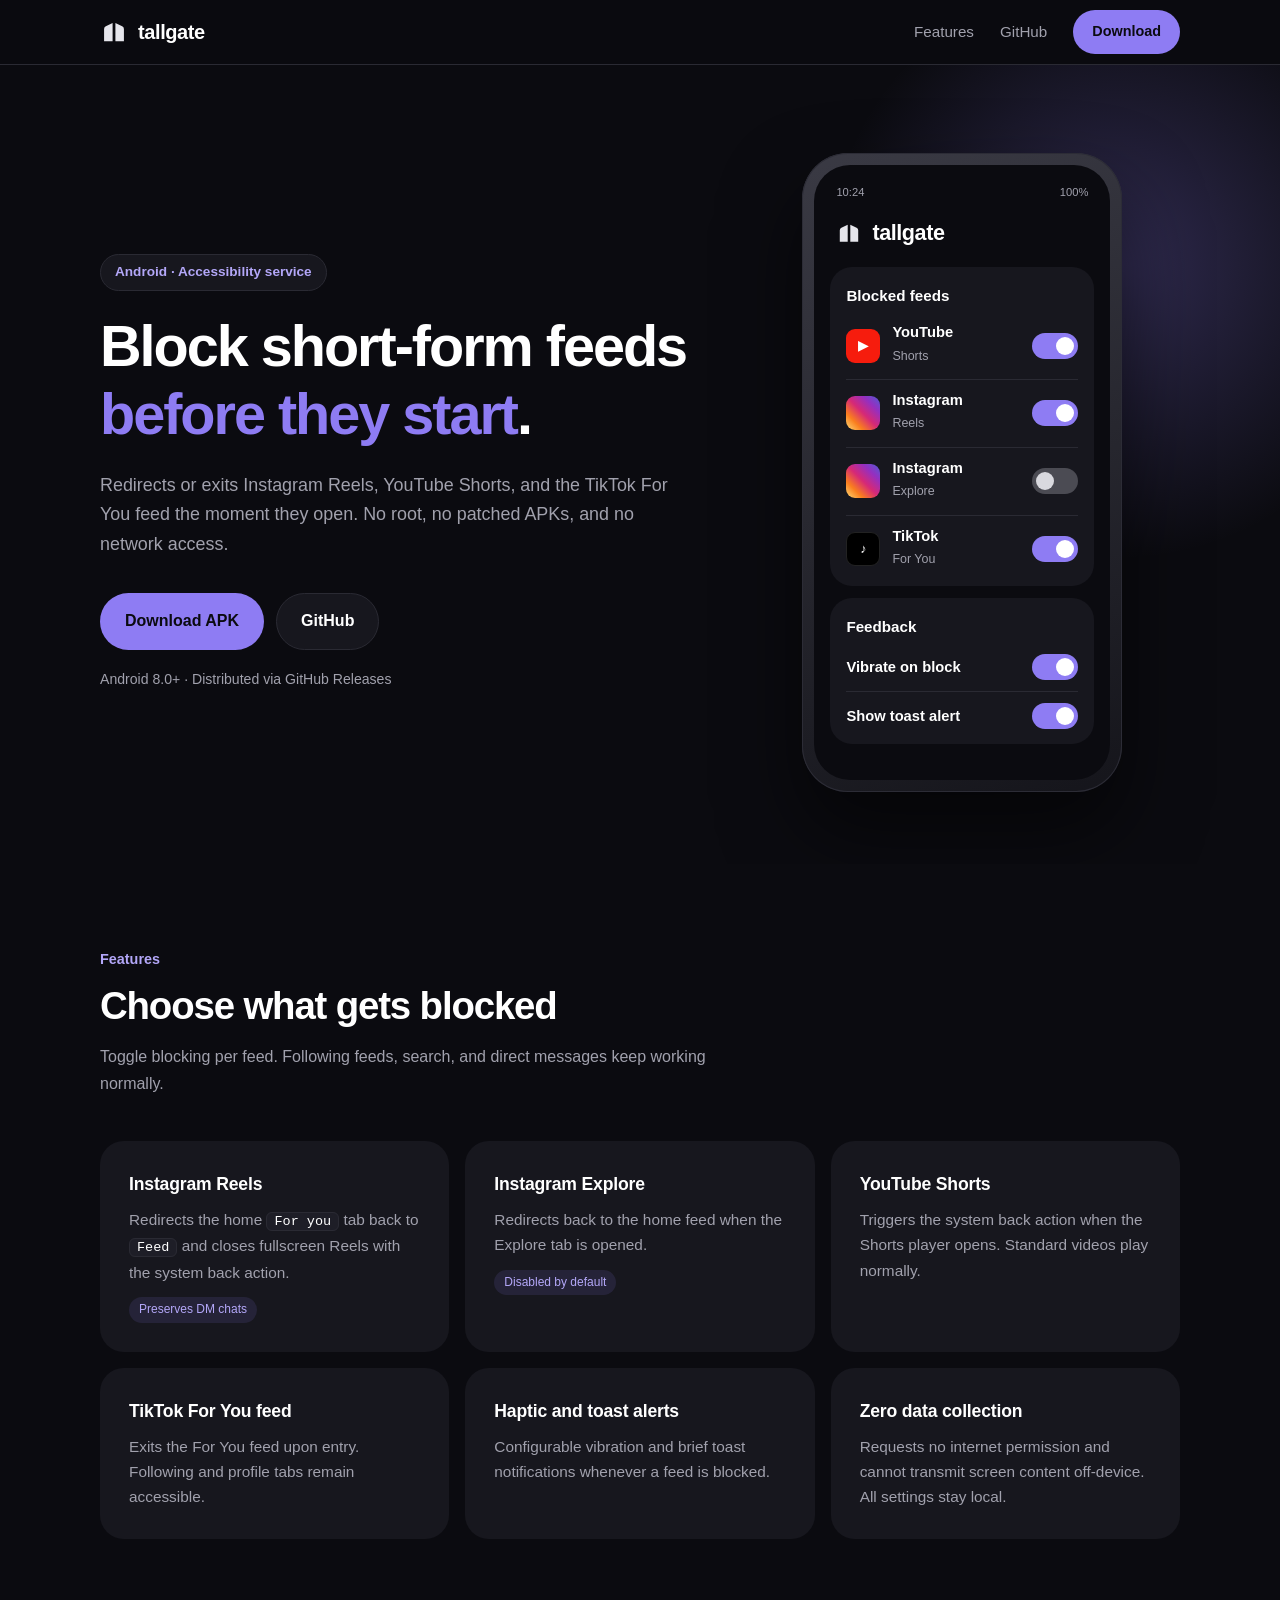
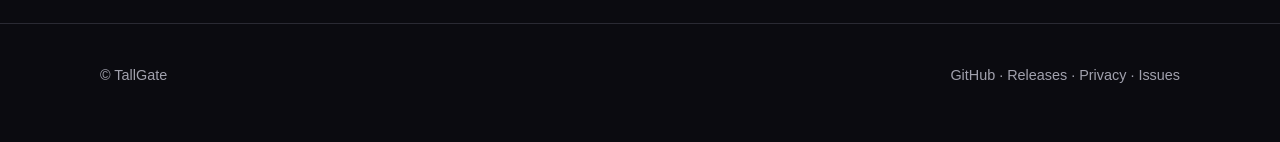
==== commit da76ae65: "docs: add privacy policy, refresh landing copy, drop unused .ico style" ====
--- a/docs/index.html
+++ b/docs/index.html
@@ -4,10 +4,10 @@
   <meta charset="utf-8">
   <meta name="viewport" content="width=device-width, initial-scale=1">
   <title>TallGate · Short-Form Video Blocker for Android</title>
-  <meta name="description" content="TallGate detects and blocks Instagram Reels, YouTube Shorts, and the TikTok recommendation feed using Android's Accessibility Service. No APK tampering, no data collection.">
+  <meta name="description" content="Block Instagram Reels, YouTube Shorts, and the TikTok For You feed on Android with no root, no modified APKs, and no data collection.">
   <meta name="theme-color" content="#0b0b10">
   <meta property="og:title" content="TallGate · Short-Form Video Blocker for Android">
-  <meta property="og:description" content="Block Instagram Reels, YouTube Shorts, and TikTok recommendation feeds on Android.">
+  <meta property="og:description" content="Block Instagram Reels, YouTube Shorts, and the TikTok For You feed on Android.">
   <meta property="og:type" content="website">
   <meta property="og:image" content="https://yoonhyunwoo.github.io/tallgate/assets/icon-512.png">
   <link rel="icon" href="assets/favicon-32.png" type="image/png" sizes="32x32">
@@ -32,9 +32,9 @@
   <div class="hero">
     <div class="wrap">
       <div>
-        <span class="eyebrow">Android · Accessibility Service</span>
-        <h1>Block short-form feeds<br><em>at the door</em>.</h1>
-        <p class="lead">Automatically redirects or dismisses Instagram Reels, YouTube Shorts, and TikTok recommendation feeds the moment they open. Simple toggles, zero app modifications.</p>
+        <span class="eyebrow">Android · Accessibility service</span>
+        <h1>Block short-form feeds<br><em>before they start</em>.</h1>
+        <p class="lead">Redirects or exits Instagram Reels, YouTube Shorts, and the TikTok For You feed the moment they open. No root, no patched APKs, and no network access.</p>
         <div class="cta">
           <a class="btn btn-primary" href="https://github.com/yoonhyunwoo/tallgate/releases/latest/download/TallGate.apk">Download APK</a>
           <a class="btn btn-ghost" href="https://github.com/yoonhyunwoo/tallgate">GitHub</a>
@@ -47,7 +47,7 @@
           <div class="status"><span>10:24</span><span>100%</span></div>
           <div class="app-head"><img src="assets/logo.svg" alt="">tallgate</div>
           <div class="panel">
-            <h4>Blocked Feeds</h4>
+            <h4>Blocked feeds</h4>
             <div class="row">
               <div class="ic yt" aria-hidden="true">▶</div>
               <div class="t"><b>YouTube</b><span>Shorts</span></div>
@@ -72,12 +72,12 @@
           <div class="panel">
             <h4>Feedback</h4>
             <div class="row">
-              <div class="t"><b>Vibration on block</b></div>
-              <button class="sw" role="switch" aria-checked="true" aria-label="Vibration on block"></button>
+              <div class="t"><b>Vibrate on block</b></div>
+              <button class="sw" role="switch" aria-checked="true" aria-label="Vibrate on block"></button>
             </div>
             <div class="row">
-              <div class="t"><b>Toast alert on block</b></div>
-              <button class="sw" role="switch" aria-checked="true" aria-label="Toast alert on block"></button>
+              <div class="t"><b>Show toast alert</b></div>
+              <button class="sw" role="switch" aria-checked="true" aria-label="Show toast alert"></button>
             </div>
           </div>
         </div>
@@ -89,41 +89,35 @@
     <div class="wrap">
       <div class="sec-head">
         <div class="kicker">Features</div>
-        <h2>Granular control over what gets blocked</h2>
-        <p>Toggle individual short-form features per app. Regular feeds, search, and active DM chats remain intact.</p>
+        <h2>Choose what gets blocked</h2>
+        <p>Toggle blocking per feed. Following feeds, search, and direct messages keep working normally.</p>
       </div>
       <div class="grid">
         <div class="card">
-          <div class="ico" aria-hidden="true">📷</div>
           <h3>Instagram Reels</h3>
-          <p>Redirects the home <code>For you</code> tab back to <code>Feed</code> and closes fullscreen Reels viewers using the system back action.</p>
-          <span class="tag">DM chats excluded</span>
+          <p>Redirects the home <code>For you</code> tab back to <code>Feed</code> and closes fullscreen Reels with the system back action.</p>
+          <span class="tag">Preserves DM chats</span>
         </div>
         <div class="card">
-          <div class="ico" aria-hidden="true">🔍</div>
           <h3>Instagram Explore</h3>
-          <p>Redirects back to the home feed when the Explore (Search) tab is opened. Disabled by default.</p>
-          <span class="tag">Optional</span>
+          <p>Redirects back to the home feed when the Explore tab is opened.</p>
+          <span class="tag">Disabled by default</span>
         </div>
         <div class="card">
-          <div class="ico" aria-hidden="true">▶️</div>
           <h3>YouTube Shorts</h3>
-          <p>Immediately navigates back when the Shorts player is launched. Standard videos play normally.</p>
+          <p>Triggers the system back action when the Shorts player opens. Standard videos play normally.</p>
         </div>
         <div class="card">
-          <div class="ico" aria-hidden="true">🎵</div>
-          <h3>TikTok For You Feed</h3>
-          <p>Exits the endless For You recommendation feed upon entry.</p>
+          <h3>TikTok For You feed</h3>
+          <p>Exits the For You feed upon entry. Following and profile tabs remain accessible.</p>
         </div>
         <div class="card">
-          <div class="ico" aria-hidden="true">📳</div>
-          <h3>Haptic & Toast Alerts</h3>
-          <p>Provides subtle vibration and brief toast notifications on block events, individually configurable.</p>
+          <h3>Haptic and toast alerts</h3>
+          <p>Configurable vibration and brief toast notifications whenever a feed is blocked.</p>
         </div>
         <div class="card">
-          <div class="ico" aria-hidden="true">🔒</div>
-          <h3>Zero Data Collection</h3>
-          <p>Requires no internet permission and cannot transmit screen content off-device. All settings stay local.</p>
+          <h3>Zero data collection</h3>
+          <p>Requests no internet permission and cannot transmit screen content off-device. All settings stay local.</p>
         </div>
       </div>
     </div>
@@ -136,6 +130,7 @@
     <span>
       <a href="https://github.com/yoonhyunwoo/tallgate">GitHub</a> ·
       <a href="https://github.com/yoonhyunwoo/tallgate/releases">Releases</a> ·
+      <a href="privacy.html">Privacy</a> ·
       <a href="https://github.com/yoonhyunwoo/tallgate/issues">Issues</a>
     </span>
   </div>
--- a/docs/style.css
+++ b/docs/style.css
@@ -83,7 +83,6 @@
 .grid { display: grid; gap: 16px; grid-template-columns: repeat(3, 1fr); }
 .card { background: var(--card); border-radius: var(--radius); padding: 28px; border: 1px solid transparent; }
 .card:hover { border-color: var(--line); }
-.card .ico { font-size: 1.6rem; margin-bottom: 14px; }
 .card h3 { font-size: 1.1rem; margin-bottom: 8px; letter-spacing: -.01em; }
 .card p { color: var(--muted); font-size: .96rem; }
 .card .tag { display: inline-block; margin-top: 12px; font-size: .75rem; color: var(--accent-2); background: rgba(142,124,243,.12); padding: 3px 10px; border-radius: 999px; }
@@ -94,6 +93,15 @@
 footer .wrap { display: flex; flex-wrap: wrap; justify-content: space-between; gap: 16px; }
 footer a:hover { color: var(--text); }
 
+/* document pages (privacy) */
+.doc { padding: 64px 0 24px; max-width: 760px; }
+.doc h1 { font-size: clamp(1.8rem, 4vw, 2.6rem); margin-bottom: 8px; }
+.doc h2 { font-size: 1.15rem; margin: 30px 0 8px; letter-spacing: -.01em; }
+.doc p { color: var(--muted); }
+.doc a { color: var(--accent-2); text-decoration: underline; }
+.doc .meta { margin: 0 0 8px; }
+.doc + .doc { border-top: 1px solid var(--line); margin-top: 40px; padding-top: 64px; }
+
 @media (max-width: 860px) {
   .hero { padding-top: 56px; }
   .hero .wrap { grid-template-columns: 1fr; }
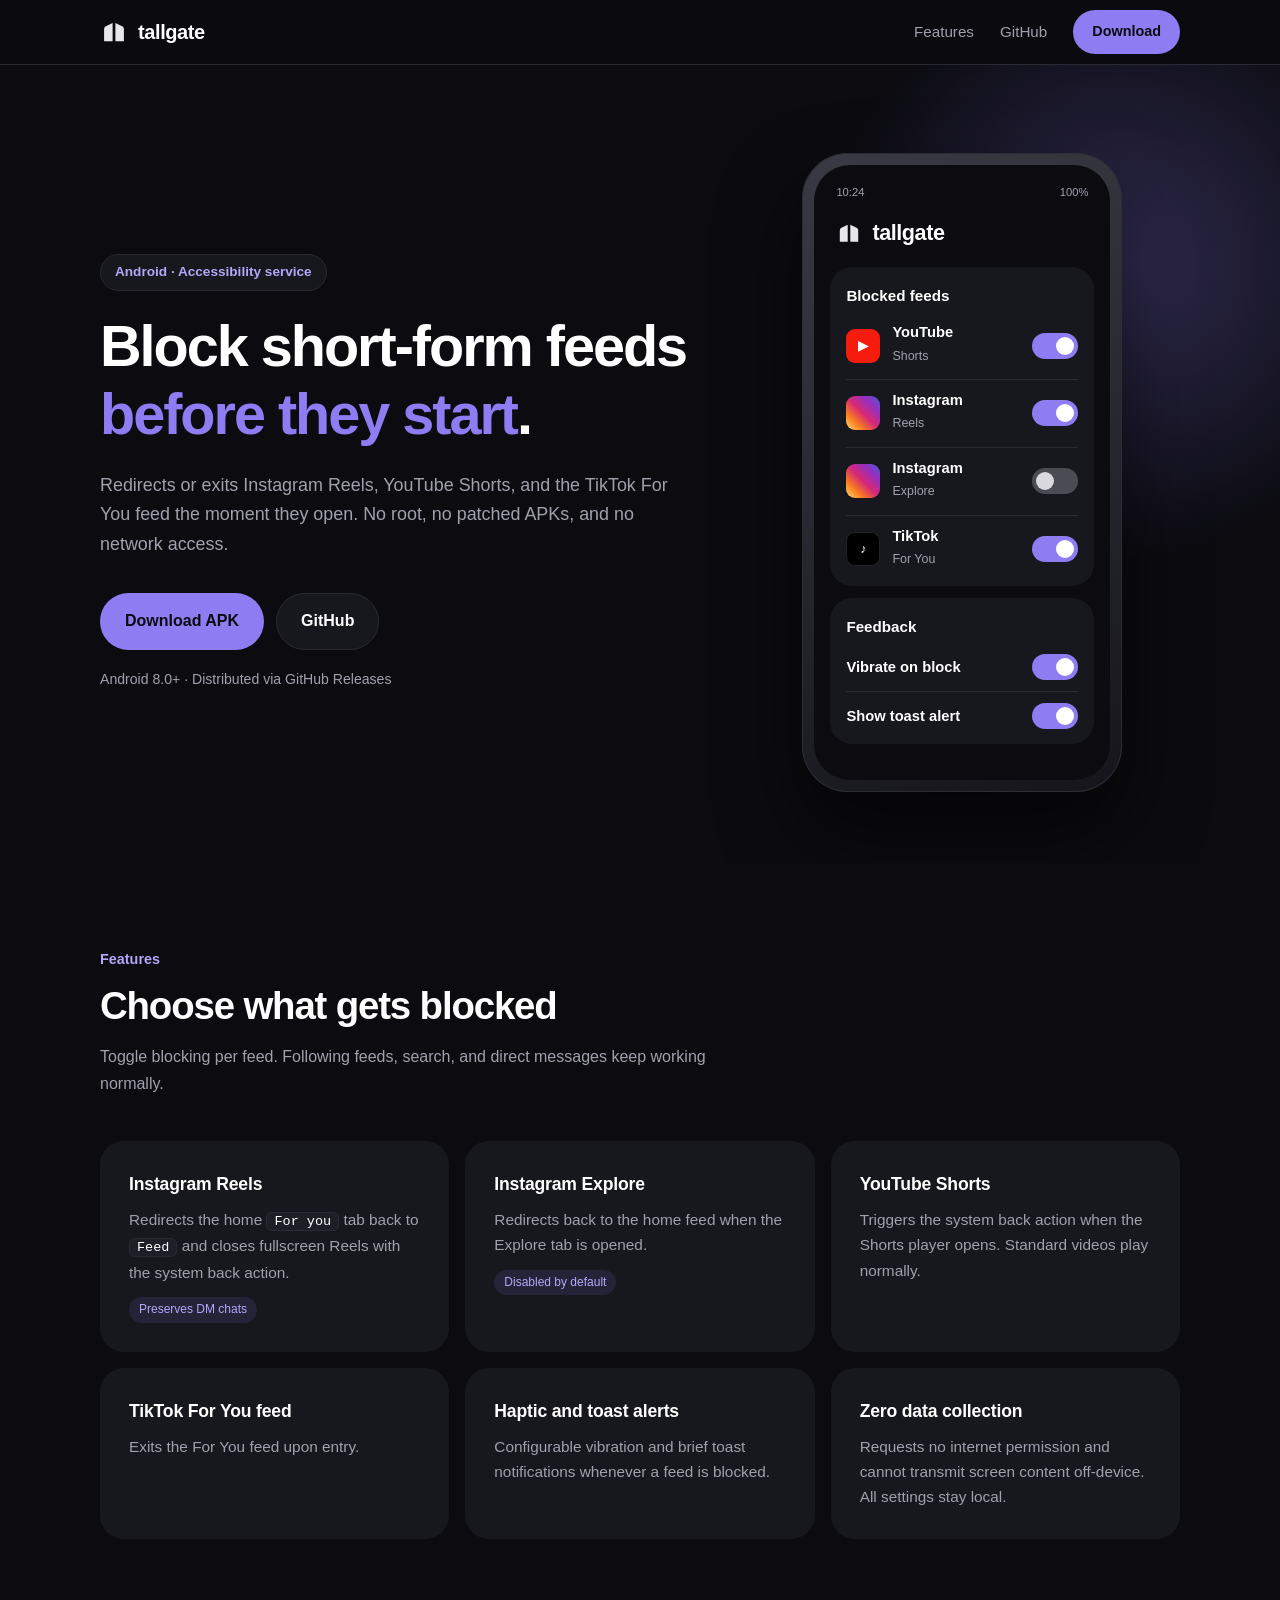
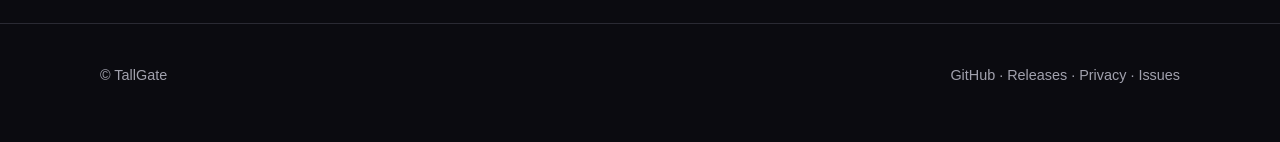
==== commit d8f758f3: "docs: drop unverified TikTok Following-tab claim from landing page" ====
--- a/docs/index.html
+++ b/docs/index.html
@@ -109,7 +109,7 @@
         </div>
         <div class="card">
           <h3>TikTok For You feed</h3>
-          <p>Exits the For You feed upon entry. Following and profile tabs remain accessible.</p>
+          <p>Exits the For You feed upon entry.</p>
         </div>
         <div class="card">
           <h3>Haptic and toast alerts</h3>
--- a/docs/style.css
+++ b/docs/style.css
@@ -100,7 +100,7 @@
 .doc p { color: var(--muted); }
 .doc a { color: var(--accent-2); text-decoration: underline; }
 .doc .meta { margin: 0 0 8px; }
-.doc + .doc { border-top: 1px solid var(--line); margin-top: 40px; padding-top: 64px; }
+.nav-links a[aria-current="page"] { color: var(--text); }
 
 @media (max-width: 860px) {
   .hero { padding-top: 56px; }
